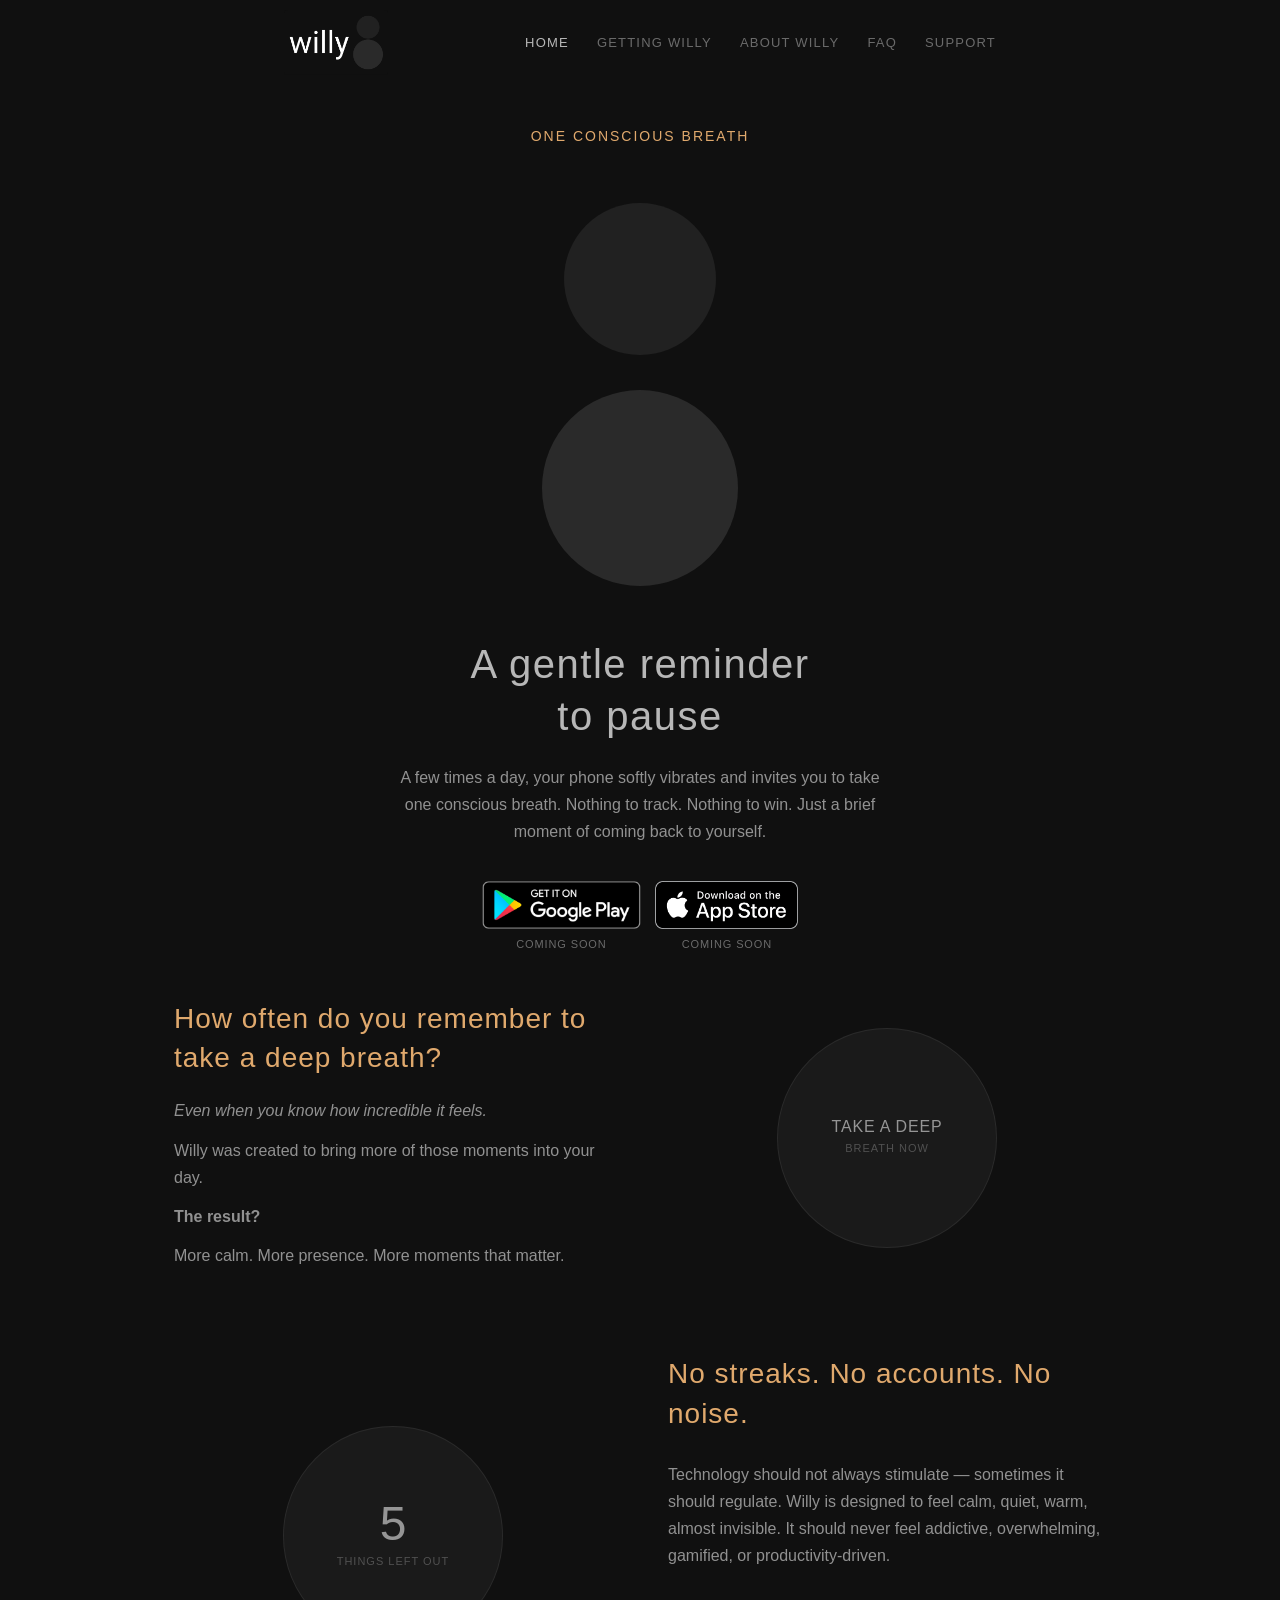
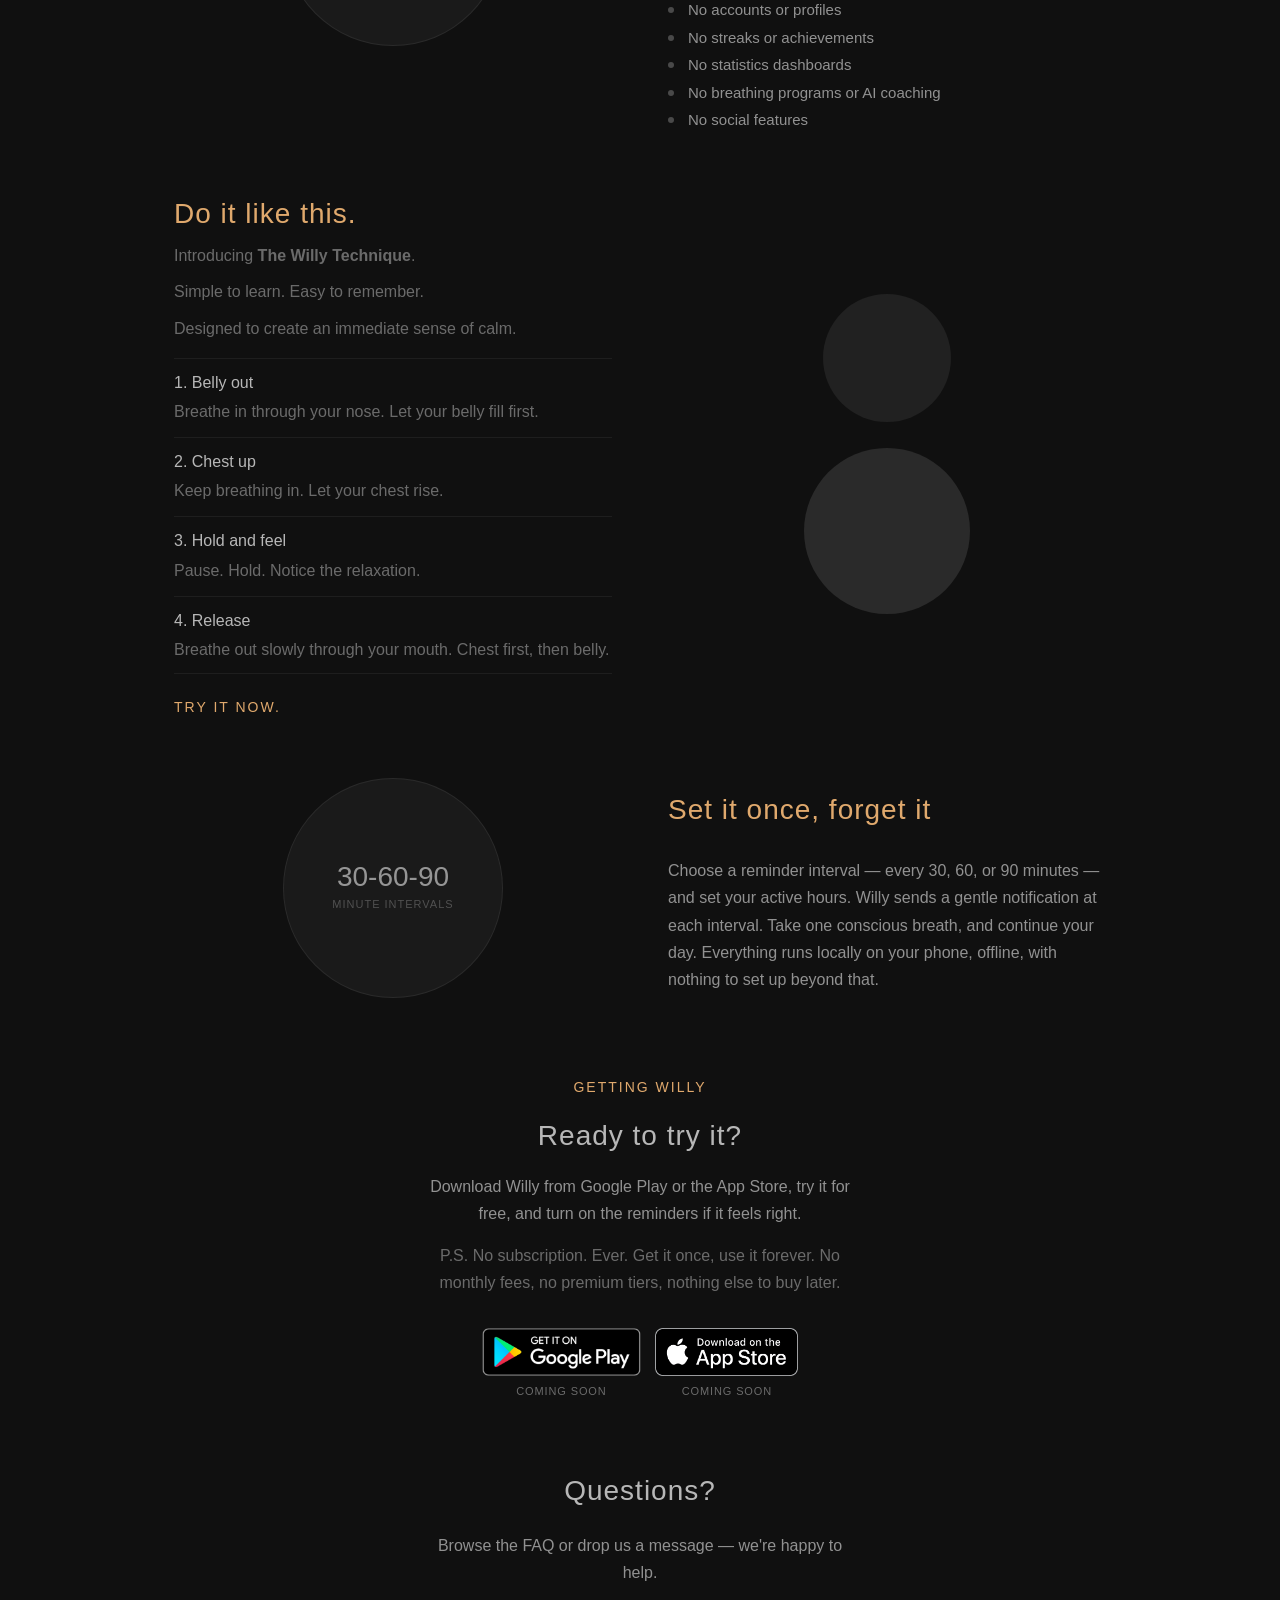
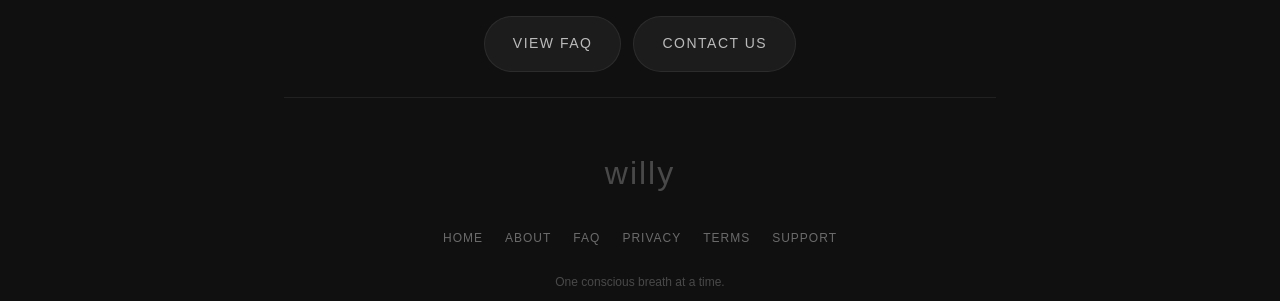
==== index.html @ 8f20f448 "HAMBURGER menu" ====
<!DOCTYPE html>
<html lang="en">
<head>
  <meta charset="UTF-8" />
  <meta name="viewport" content="width=device-width, initial-scale=1.0" />
  <title>willy — one conscious breath</title>
  <meta name="description" content="Willy is a minimalist app that gently reminds you to take one conscious breath throughout the day. No streaks, no accounts, no noise — just a small, quiet presence." />
  <link rel="icon" type="image/png" sizes="32x32" href="assets/favicon-32.png" />
  <link rel="icon" type="image/png" sizes="192x192" href="assets/favicon-192.png" />
  <link rel="stylesheet" href="style.css" />
</head>
<body>

  <nav class="nav">
    <a href="index.html" class="nav-logo" aria-label="willy home">
      <img src="assets/willy_logo.png" alt="willy" />
    </a>
    <button class="hamburger" id="hamburger" aria-label="Open menu" aria-expanded="false">
      <span></span><span></span><span></span>
    </button>
    <ul class="nav-links" id="nav-links">
      <li><a href="index.html">Home</a></li>
      <li><a href="#getting-willy">Getting Willy</a></li>
      <li><a href="about.html">About Willy</a></li>
      <li><a href="faq.html">FAQ</a></li>
      <li><a href="support.html">Support</a></li>
    </ul>
  </nav>

  <!-- ============ HERO ============ -->
  <header class="wrap hero" style="padding-top: 32px;">
    <div style="text-align:center;">
      <p class="eyebrow" style="margin-bottom: 22px;">one conscious breath</p>

      <div class="breath" aria-hidden="true">
        <div class="breath-circle breath-chest">
          <span class="breath-label label-chest-up">chest up</span>
          <span class="breath-label label-hold">hold and feel</span>
          <span class="breath-label label-release">release</span>
        </div>
        <div class="breath-circle breath-belly">
          <span class="breath-label label-belly-out">belly out</span>
          <span class="breath-label label-hold">hold and feel</span>
          <span class="breath-label label-release">release</span>
        </div>
      </div>

      <h1 style="margin-top: 40px;">A gentle reminder<br />to pause</h1>

      <p style="max-width: 480px; margin: 22px auto 0; font-size: 16px;">
        A few times a day, your phone softly vibrates and invites you to take
        one conscious breath. Nothing to track. Nothing to win. Just a brief
        moment of coming back to yourself.
      </p>

      <div style="display:flex; gap: 14px; justify-content:center; margin-top: 36px; flex-wrap: wrap;">
        <div style="text-align:center;">
          <a href="https://www.willyapp.me">
            <img src="assets/badge-google-play.png" alt="Get it on Google Play" style="height:48px; width:auto;" />
          </a>
          <p class="muted" style="font-size:11px; margin-top:6px; letter-spacing:0.08em;">COMING SOON</p>
        </div>
        <div style="text-align:center;">
          <a href="https://www.willyapp.me">
            <img src="assets/badge-app-store.png" alt="Download on the App Store" style="height:48px; width:auto;" />
          </a>
          <p class="muted" style="font-size:11px; margin-top:6px; letter-spacing:0.08em;">COMING SOON</p>
        </div>
      </div>
    </div>
  </header>

  <!-- ============ WHAT IT DOES ============ -->
  <section class="wrap split-wide reveal">
    <div class="split-section">
      <div class="split-text">
        <h2 style="margin-top: 16px; margin-bottom: 20px; color: #e0a96d;">How often do you remember to take a deep breath?</h2>

        <p style="margin-top: 4px; font-style: italic;">Even when you know how incredible it feels.</p>

        <p style="margin-top: 12px;">Willy was created to bring more of those moments into your day.</p>

        <p style="margin-top: 12px;"><strong>The result?</strong></p>

        <p style="margin-top: 12px; margin-bottom: 24px;">More calm. More presence. More moments that matter.</p>
      </div>
      <div class="split-visual" aria-hidden="true">
        <div class="anchor-ring">
          <span class="anchor-number" style="font-size: clamp(12px, 2vw, 16px); letter-spacing: 0.05em;">TAKE A DEEP</span>
          <span class="anchor-label">BREATH NOW</span>
        </div>
      </div>
    </div>
  </section>

  <!-- ============ WHAT IT DOESN'T HAVE ============ -->
  <section class="wrap split-wide reveal">
    <div class="split-section split-flip">
      <div class="split-text">
        <h2 style="margin-top: 16px; margin-bottom: 28px; color: #e0a96d;">No streaks. No accounts. No noise.</h2>

        <p>
          Technology should not always stimulate — sometimes it should regulate.
          Willy is designed to feel calm, quiet, warm, almost invisible. It
          should never feel addictive, overwhelming, gamified, or
          productivity‑driven.
        </p>

        <ul class="value-list" style="margin-top: 28px;">
          <li><span class="dot"></span> No accounts or profiles</li>
          <li><span class="dot"></span> No streaks or achievements</li>
          <li><span class="dot"></span> No statistics dashboards</li>
          <li><span class="dot"></span> No breathing programs or AI coaching</li>
          <li><span class="dot"></span> No social features</li>
        </ul>
      </div>
      <div class="split-visual" aria-hidden="true">
        <div class="anchor-ring">
          <span class="anchor-number">5</span>
          <span class="anchor-label">things left out</span>
        </div>
      </div>
    </div>
  </section>

  <!-- ============ THE TECHNIQUE ============ -->
  <section class="wrap split-wide reveal" id="technique">
    <div class="split-section">
      <div class="split-text">
        <h2 style="margin-top: 16px; margin-bottom: 8px; color: #e0a96d;">Do it like this.</h2>
        <p class="muted" style="margin-bottom: 8px;">Introducing <strong>The Willy Technique</strong>.</p>
        <p class="muted" style="margin-bottom: 8px;">Simple to learn. Easy to remember.</p>
        <p class="muted" style="margin-bottom: 16px;">Designed to create an immediate sense of calm.</p>

        <div class="technique-steps">
          <div class="technique-step" style="margin-bottom: 2px;">
            <p class="technique-step-title">1. Belly out</p>
            <p class="technique-step-body">Breathe in through your nose. Let your belly fill first.</p>
          </div>
          <div class="technique-step" style="margin-bottom: 2px;">
            <p class="technique-step-title">2. Chest up</p>
            <p class="technique-step-body">Keep breathing in. Let your chest rise.</p>
          </div>
          <div class="technique-step" style="margin-bottom: 2px;">
            <p class="technique-step-title">3. Hold and feel</p>
            <p class="technique-step-body">Pause. Hold. Notice the relaxation.</p>
          </div>
          <div class="technique-step" style="margin-bottom: 2px;">
            <p class="technique-step-title">4. Release</p>
            <p class="technique-step-body">Breathe out slowly through your mouth. Chest first, then belly.</p>
          </div>
        </div>
        <p class="eyebrow" style="margin-top: 20px;">Try it now.</p>
      </div>
      <div class="split-visual" aria-hidden="true">
        <div class="breath breath-small">
          <div class="breath-circle breath-chest">
            <span class="breath-label label-chest-up">2. chest up</span>
            <span class="breath-label label-hold">3. hold and feel</span>
            <span class="breath-label label-release">4. release</span>
          </div>
          <div class="breath-circle breath-belly">
            <span class="breath-label label-belly-out">1. belly out</span>
            <span class="breath-label label-hold">3. hold and feel</span>
            <span class="breath-label label-release">4. release</span>
          </div>
        </div>
      </div>
    </div>
  </section>

  <!-- ============ HOW IT WORKS ============ -->
  <section class="wrap split-wide reveal">
    <div class="split-section split-flip">
      <div class="split-text">
        <h2 style="margin-top: 16px; margin-bottom: 28px; color: #e0a96d;">Set it once, forget it</h2>

        <p>
          Choose a reminder interval — every 30, 60, or 90 minutes — and set your
          active hours. Willy sends a gentle notification at each
          interval. Take one conscious breath, and continue your day. Everything
          runs locally on your phone, offline, with nothing to set up beyond
          that.
        </p>
      </div>
      <div class="split-visual" aria-hidden="true">
        <div class="anchor-ring">
          <span class="anchor-number" style="font-size: clamp(22px, 3vw, 28px);">30-60-90</span>
          <span class="anchor-label">minute intervals</span>
        </div>
      </div>
    </div>
  </section>

  <!-- ============ GETTING WILLY ============ -->
  <section class="wrap reveal" id="getting-willy" style="text-align:center; padding-top: 40px;">
    <p class="eyebrow">getting willy</p>
    <h2 style="margin-top: 16px; margin-bottom: 18px;">Ready to try it?</h2>
    <p style="max-width: 440px; margin: 0 auto;">
      Download Willy from Google Play or the App Store, try it for free, and
      turn on the reminders if it feels right.
    </p>
    <p style="max-width: 440px; margin: 14px auto 0;" class="muted">
      P.S. No subscription. Ever. Get it once, use it forever. No monthly
      fees, no premium tiers, nothing else to buy later.
    </p>

    <div style="display:flex; gap: 14px; justify-content:center; margin-top: 32px; flex-wrap: wrap;">
      <div style="text-align:center;">
        <a href="https://www.willyapp.me">
          <img src="assets/badge-google-play.png" alt="Get it on Google Play" style="height:48px; width:auto;" />
        </a>
        <p class="muted" style="font-size:11px; margin-top:6px; letter-spacing:0.08em;">COMING SOON</p>
      </div>
      <div style="text-align:center;">
        <a href="https://www.willyapp.me">
          <img src="assets/badge-app-store.png" alt="Download on the App Store" style="height:48px; width:auto;" />
        </a>
        <p class="muted" style="font-size:11px; margin-top:6px; letter-spacing:0.08em;">COMING SOON</p>
      </div>
    </div>
  </section>

  <!-- ============ FAQ TEASER ============ -->
  <section class="wrap reveal" style="text-align:center;">
    <h2 style="margin-top: 16px; margin-bottom: 22px;">Questions?</h2>
    <p style="max-width: 440px; margin: 0 auto 30px;">
      Browse the FAQ or drop us a message — we're happy to help.
    </p>
    <div style="display:flex; gap:12px; justify-content:center; flex-wrap:wrap;">
      <a href="faq.html" class="btn">View FAQ</a>
      <a href="support.html" class="btn">Contact Us</a>
    </div>
  </section>

  <footer class="wrap">
    <hr class="divider" style="margin-bottom: 48px;" />
    <div class="wordmark">willy</div>
    <ul class="footer-links">
      <li><a href="index.html">Home</a></li>
      <li><a href="about.html">About</a></li>
      <li><a href="faq.html">FAQ</a></li>
      <li><a href="privacy.html">Privacy</a></li>
      <li><a href="terms.html">Terms</a></li>
      <li><a href="support.html">Support</a></li>
    </ul>
    <p class="copyright">One conscious breath at a time.</p>
  </footer>

  <script src="script.js"></script>
</body>
</html>
---- style.css ----
/* ============================================================
   Willy — shared stylesheet
   Design tokens taken directly from the app implementation.
   Strictly monochrome. Opacity carries hierarchy, not color.
   ============================================================ */

:root {
  --bg: #101010;
  --text-1: rgba(255, 255, 255, 0.70);   /* primary   */
  --text-2: rgba(255, 255, 255, 0.54);   /* secondary */
  --text-3: rgba(255, 255, 255, 0.38);   /* tertiary  */
  --text-4: rgba(255, 255, 255, 0.24);   /* muted     */

  --accent: #e0a96d;   /* warm accent — used sparingly on eyebrow labels only */

  --card-fill: rgba(255, 255, 255, 0.05);
  --card-fill-hover: rgba(255, 255, 255, 0.07);
  --card-border: rgba(255, 255, 255, 0.07);

  --circle-belly: rgba(255, 255, 255, 0.11);
  --circle-chest: rgba(255, 255, 255, 0.07);

  --max-width: 760px;
  --nav-height: 84px;

  --ease-organic: cubic-bezier(0.45, 0, 0.2, 1);
}

* {
  box-sizing: border-box;
}

html {
  scroll-behavior: smooth;
}

body {
  margin: 0;
  background: var(--bg);
  color: var(--text-2);
  font-family: -apple-system, BlinkMacSystemFont, "Segoe UI", Roboto,
    "Helvetica Neue", Arial, sans-serif;
  font-weight: 300;
  line-height: 1.7;
  -webkit-font-smoothing: antialiased;
}

@media (prefers-reduced-motion: reduce) {
  *, *::before, *::after {
    animation-duration: 0.001ms !important;
    animation-iteration-count: 1 !important;
    transition-duration: 0.001ms !important;
    scroll-behavior: auto !important;
  }
}

a {
  color: var(--text-1);
  text-decoration: underline;
  text-decoration-color: var(--text-3);
  text-underline-offset: 3px;
}

a:hover {
  text-decoration-color: var(--text-1);
}

a:focus-visible,
button:focus-visible,
[tabindex]:focus-visible {
  outline: 1px solid var(--text-2);
  outline-offset: 4px;
  border-radius: 4px;
}

img {
  max-width: 100%;
  display: block;
}

.wrap {
  max-width: var(--max-width);
  margin: 0 auto;
  padding: 0 24px;
}

/* ---------------- Nav ---------------- */

.nav {
  display: flex;
  align-items: center;
  justify-content: space-between;
  height: var(--nav-height);
  max-width: var(--max-width);
  margin: 0 auto;
  padding: 0 24px;
}

.nav-logo {
  display: flex;
  align-items: center;
  gap: 0;
}

.nav-logo img {
  height: 65px;
  width: auto;
}

.nav-links {
  display: flex;
  gap: 28px;
  list-style: none;
  margin: 0;
  padding: 0;
}

.nav-links a {
  font-size: 13px;
  letter-spacing: 1.2px;
  text-transform: uppercase;
  color: var(--text-3);
  text-decoration: none;
  font-weight: 400;
  transition: color 0.4s var(--ease-organic);
}

.nav-links a:hover,
.nav-links a.active {
  color: var(--text-1);
}

@media (max-width: 560px) {
  .nav-links {
    gap: 16px;
  }
  .nav-links a {
    font-size: 11px;
    letter-spacing: 0.8px;
  }
}

/* ---------------- Typography helpers ---------------- */

.eyebrow {
  font-size: 14px;
  letter-spacing: 2px;
  text-transform: uppercase;
  color: var(--accent);
  font-weight: 400;
}

h1, h2, h3 {
  font-weight: 300;
  letter-spacing: 1px;
  color: var(--text-1);
  margin: 0;
}

h1 {
  font-size: clamp(28px, 5vw, 40px);
  letter-spacing: 1.5px;
  line-height: 1.3;
}

h2 {
  font-size: clamp(22px, 4vw, 28px);
  letter-spacing: 1px;
  line-height: 1.4;
}

p {
  color: var(--text-2);
  font-weight: 300;
  margin-top: 9px;
  margin-bottom: 9px;
}

.muted {
  color: var(--text-3);
}

.faint {
  color: var(--text-4);
}

/* ---------------- Buttons / cards ---------------- */

.btn {
  display: inline-flex;
  align-items: center;
  justify-content: center;
  height: 56px;
  padding: 0 28px;
  border-radius: 999px;
  background: var(--card-fill);
  border: 1px solid var(--card-border);
  color: var(--text-1);
  font-size: 14px;
  letter-spacing: 1.5px;
  text-transform: uppercase;
  text-decoration: none;
  font-weight: 400;
  transition: background 0.4s var(--ease-organic), border-color 0.4s var(--ease-organic);
  cursor: pointer;
}

.btn:hover {
  background: var(--card-fill-hover);
  border-color: rgba(255, 255, 255, 0.14);
}

.btn-disabled {
  opacity: 0.55;
  cursor: default;
  pointer-events: none;
}

.badge-disabled {
  display: inline-block;
  opacity: 0.55;
  cursor: default;
  pointer-events: none;
}

.store-badge {
  height: 48px;
  width: auto;
  display: block;
}

.card {
  background: var(--card-fill);
  border: 1px solid var(--card-border);
  border-radius: 24px;
  padding: 28px;
}

/* ---------------- Sections / fade-in on scroll ---------------- */

section.wrap {
  padding-top: 20px;
  padding-bottom: 20px;
  margin-bottom: 5px;
}

.reveal {
  opacity: 0;
  transform: translateY(6px);
  transition: opacity 0.9s var(--ease-organic), transform 0.9s var(--ease-organic);
}

.reveal.is-visible {
  opacity: 1;
  transform: translateY(0);
}

hr.divider {
  border: none;
  border-top: 1px solid rgba(255, 255, 255, 0.07);
  margin: 0;
}

/* ---------------- Breathing animation (signature element) ----------------
   Mirrors the in-app phase timing exactly:
   belly out 1.9s -> chest up 2.0s -> hold and feel 2.2s -> release 5.5s
   Total cycle: 11.6s
   ---------------------------------------------------------------------- */

.breath {
  display: flex;
  flex-direction: column;
  align-items: center;
  justify-content: center;
  gap: 35px;
  padding: 32px 0 12px;
}

.breath-small {
  gap: 26px;
  padding: 0;
}

.breath-small .breath-chest {
  width: clamp(110px, 12.6vw, 128px);
  height: clamp(110px, 12.6vw, 128px);
}

.breath-small .breath-belly {
  width: clamp(140px, 16vw, 166px);
  height: clamp(140px, 16vw, 166px);
}

.breath-small .breath-label {
  font-size: clamp(13px, 1.4vw, 15px);
  padding: 0 12px;
}

.breath-circle {
  border-radius: 999px;
  position: relative;
  display: flex;
  align-items: center;
  justify-content: center;
  text-align: center;
}

.breath-chest {
  width: clamp(138px, 14vw, 152px);
  height: clamp(138px, 14vw, 152px);
  background: var(--circle-chest);
  animation: breathChest 11.6s var(--ease-organic) infinite;
}

.breath-belly {
  width: clamp(178px, 18vw, 196px);
  height: clamp(178px, 18vw, 196px);
  background: var(--circle-belly);
  animation: breathBelly 11.6s var(--ease-organic) infinite;
}

.breath-label {
  position: absolute;
  inset: 0;
  display: flex;
  align-items: center;
  justify-content: center;
  font-size: clamp(14px, 1.6vw, 17px);
  font-weight: 300;
  letter-spacing: 0.4px;
  color: var(--text-1);
  opacity: 0;
  padding: 0 18px;
  transition: opacity 0.3s ease;
}

/* ---------------------------------------------------------------------
   Timing derived directly from learn_page.dart:
     bellySeconds = 1.9, chestSeconds = 2.0, holdSeconds = 2.2,
     exhaleSeconds = 5.5, textDelay = 0.2, overlap = 0.5
     total = 11.6s

   Scale (circle growth) boundaries:
     chest starts growing : 1.4s  (12.07%)
     belly reaches full   : 1.9s  (16.38%)
     chest reaches full   : 3.9s  (33.62%)
     hold ends / exhale starts : 6.1s (52.59%)

   Text boundaries (note: text changes CONTENT, it does not blink
   off and on — "belly out" stays on screen continuously until it
   becomes "hold and feel", same for chest's "chest up"):
     chest text appears ("chest up")     : 2.1s (18.10%)
     both switch to "hold and feel"      : 4.1s (35.34%)
     both switch to "release"            : 7.0s (60.34%)
     loops back to "belly out" / empty at 11.6s (100%)
   --------------------------------------------------------------------- */

@keyframes breathBelly {
  0%      { transform: scale(1); }
  16.38%  { transform: scale(1.18); }
  52.59%  { transform: scale(1.18); }
  100%    { transform: scale(1); }
}

@keyframes breathChest {
  0%      { transform: scale(1); }
  12.07%  { transform: scale(1); }
  33.62%  { transform: scale(1.22); }
  52.59%  { transform: scale(1.22); }
  100%    { transform: scale(1); }
}

/* Belly circle: "belly out" (0 -> 35.34%) -> "hold and feel" (35.34 -> 60.34%) -> "release" (60.34 -> 100%) */
.label-belly-out { animation: lblBellyOut 11.6s linear infinite; }

@keyframes lblBellyOut {
  0%      { opacity: 1; }
  35.34%  { opacity: 1; }
  35.84%  { opacity: 0; }
  100%    { opacity: 0; }
}

/* Chest circle: empty (0 -> 18.10%) -> "chest up" (18.10 -> 35.34%) -> "hold and feel" (35.34 -> 60.34%) -> "release" (60.34 -> 100%) */
.label-chest-up { animation: lblChestUp 11.6s linear infinite; }

@keyframes lblChestUp {
  0%      { opacity: 0; }
  18.10%  { opacity: 0; }
  18.60%  { opacity: 1; }
  35.34%  { opacity: 1; }
  35.84%  { opacity: 0; }
  100%    { opacity: 0; }
}

/* Shared "hold and feel" — appears in BOTH circles at the same time */
.label-hold { animation: lblHold 11.6s linear infinite; }

@keyframes lblHold {
  0%      { opacity: 0; }
  35.34%  { opacity: 0; }
  35.84%  { opacity: 1; }
  60.34%  { opacity: 1; }
  60.84%  { opacity: 0; }
  100%    { opacity: 0; }
}

/* Shared "release" — appears in BOTH circles at the same time, through to loop end */
.label-release { animation: lblRelease 11.6s linear infinite; }

@keyframes lblRelease {
  0%      { opacity: 0; }
  60.34%  { opacity: 0; }
  60.84%  { opacity: 1; }
  100%    { opacity: 1; }
}

.breath-caption {
  font-size: 13px;
  color: var(--text-3);
  letter-spacing: 0.5px;
}



/* ---------------- Footer ---------------- */

footer {
  padding: 64px 0 56px;
  text-align: center;
}

footer .wordmark {
  font-size: 32px;
  font-weight: 300;
  letter-spacing: 2px;
  color: var(--text-4);
}

footer .footer-links {
  display: flex;
  justify-content: center;
  gap: 22px;
  list-style: none;
  margin: 22px 0 0;
  padding: 0;
}

footer .footer-links a {
  font-size: 12px;
  letter-spacing: 1px;
  text-transform: uppercase;
  color: var(--text-3);
  text-decoration: none;
}

footer .footer-links a:hover {
  color: var(--text-1);
}

footer .copyright {
  margin-top: 22px;
  font-size: 12px;
  color: var(--text-4);
}

/* ---------------- FAQ accordion ---------------- */

.faq-item {
  background: rgba(255, 255, 255, 0.03);
  border: 1px solid rgba(255, 255, 255, 0.05);
  border-radius: 20px;
  margin-bottom: 12px;
  overflow: hidden;
  transition: background 0.3s var(--ease-organic), border-color 0.3s var(--ease-organic);
}

.faq-item.open {
  background: rgba(255, 255, 255, 0.06);
  border-color: rgba(255, 255, 255, 0.10);
}

.faq-question {
  width: 100%;
  display: flex;
  align-items: center;
  justify-content: space-between;
  gap: 16px;
  padding: 18px 20px;
  background: none;
  border: none;
  text-align: left;
  font-size: 15px;
  font-weight: 300;
  letter-spacing: 0.5px;
  color: var(--text-2);
  cursor: pointer;
  font-family: inherit;
}

.faq-item.open .faq-question {
  color: var(--text-1);
}

.faq-chevron {
  flex-shrink: 0;
  display: inline-flex;
  width: 13px;
  height: 13px;
  color: var(--text-4);
  transition: transform 0.35s var(--ease-organic), color 0.3s var(--ease-organic);
}

.faq-chevron svg {
  width: 100%;
  height: 100%;
}

.faq-item.open .faq-chevron {
  transform: rotate(180deg);
  color: var(--text-2);
}

.faq-answer-wrap {
  max-height: 0;
  overflow: hidden;
  transition: max-height 0.35s var(--ease-organic);
}

.faq-item.open .faq-answer-wrap {
  max-height: 600px;
}

.faq-answer {
  padding: 0 20px 18px;
  font-size: 14px;
  color: var(--text-3);
  line-height: 1.7;
  font-weight: 300;
}

/* ---------------- Misc page helpers ---------------- */

.page-header {
  padding: 64px 0 12px;
  text-align: center;
}

.page-header .eyebrow {
  display: block;
  margin-bottom: 18px;
}

.legal h2 {
  margin-top: 48px;
  margin-bottom: 14px;
  font-size: 18px;
}

.legal h2:first-of-type {
  margin-top: 0;
}

.legal ul {
  color: var(--text-2);
  padding-left: 20px;
}

.legal li {
  margin-bottom: 6px;
}

.value-list {
  list-style: none;
  margin: 0;
  padding: 0;
  display: grid;
  gap: 2px;
}

.value-list li {
  display: flex;
  align-items: baseline;
  gap: 14px;
  color: var(--text-2);
  font-size: 15px;
}

.value-list .dot {
  flex-shrink: 0;
  width: 6px;
  height: 6px;
  border-radius: 999px;
  background: var(--text-4);
  transform: translateY(-2px);
}

/* ---------------- Section rhythm variants ----------------
   Each section keeps the same eyebrow/h2/body grammar, but
   width, alignment, and density vary so a long scroll doesn't
   read as one repeating block. */

/* Philosophy: narrower column, slightly intimate. */
.section-intimate {
  max-width: 540px;
}

/* Technique: real sequence, so numbering carries information
   (the order of the four phases matters). */
.technique-steps {
  display: grid;
  gap: 0;
  counter-reset: phase;
  margin-top: 8px;
}

.technique-step {
  counter-increment: phase;
  padding: 10px 0;
  border-top: 1px solid rgba(255, 255, 255, 0.06);
}

.technique-step:last-child {
  border-bottom: 1px solid rgba(255, 255, 255, 0.06);
}

.technique-step-title {
  color: var(--text-1);
  margin: 0 0 2px;
  font-size: 16px;
  font-weight: 400;
}

.technique-step-body {
  margin: 0;
  color: var(--text-3);
}

/* Value prop: wide and centered — a breathing-room pause
   between the dense technique list and the "doesn't have" card. */
.section-breathing-room {
  text-align: center;
}

.section-breathing-room .value-list {
  max-width: 420px;
  margin: 0 auto;
  text-align: left;
}

/* "Doesn't have" card: slightly stronger fill so it reads as
   a deliberate pause/contrast block, not just another list. */
.card-emphasis {
  background: rgba(255, 255, 255, 0.045);
  border-color: rgba(255, 255, 255, 0.09);
}

.contact-email {
  display: inline-flex;
  align-items: center;
  gap: 10px;
  font-size: 18px;
  color: var(--text-1);
}

/* ---------------- Alternating split layout ----------------
   Used for the four mid-page sections (benefits, doesn't-have,
   how it works, technique, why willy) so a long scroll reads as
   a left/right rhythm instead of one repeating centered column.
   Each .split-section has a text side and a visual side; the
   visual is a quiet echo of the hero's breathing circles —
   static, not another shape language. */

.split-wide {
  max-width: 980px;
}

.split-section {
  display: grid;
  grid-template-columns: 1fr;
  gap: 36px;
  align-items: center;
}

@media (min-width: 760px) {
  .split-section {
    grid-template-columns: 1fr 1fr;
    gap: 56px;
  }

  .split-section.split-flip {
    direction: rtl;
  }

  .split-section.split-flip > * {
    direction: ltr;
  }
}

.split-text {
  min-width: 0;
}

.split-visual {
  display: flex;
  align-items: center;
  justify-content: center;
  min-width: 0;
}

/* The shared circle motif: a large, quiet, static ring that
   echoes the hero's breathing circles without animating —
   it anchors each section visually without competing for
   attention with the text. */
.anchor-ring {
  position: relative;
  width: clamp(160px, 20vw, 220px);
  height: clamp(160px, 20vw, 220px);
  border-radius: 999px;
  background: rgba(255, 255, 255, 0.045);
  border: 1px solid rgba(255, 255, 255, 0.07);
  display: flex;
  align-items: center;
  justify-content: center;
  flex-direction: column;
  gap: 4px;
}

.anchor-ring .anchor-number {
  font-size: clamp(36px, 5vw, 48px);
  font-weight: 300;
  color: var(--text-2);
  line-height: 1;
}

.anchor-ring .anchor-label {
  font-size: 11px;
  letter-spacing: 1px;
  text-transform: uppercase;
  color: var(--text-4);
}

@media (max-width: 759px) {
  .split-visual {
    order: -1;
  }
  .anchor-ring {
    width: 140px;
    height: 140px;
  }
  .anchor-ring .anchor-number {
    font-size: 32px;
  }
}

/* Large, thin "willy" wordmark echo for the "Why Willy" section —
   a quiet visual signature, not a competing shape. Sits low in
   opacity so it reads as a watermark, not a heading. */
.why-wordmark {
  font-size: clamp(56px, 8vw, 100px);
  font-weight: 300;
  letter-spacing: 2px;
  color: var(--text-4);
  text-align: center;
  width: 100%;
}
/* ---------------- Hamburger menu ---------------- */

.hamburger {
  display: none;
  flex-direction: column;
  justify-content: center;
  gap: 5px;
  background: none;
  border: none;
  cursor: pointer;
  padding: 8px;
  z-index: 200;
}

.hamburger span {
  display: block;
  width: 22px;
  height: 2px;
  background: var(--text-2);
  border-radius: 2px;
  transition: transform 0.3s ease, opacity 0.3s ease;
}

.hamburger.open span:nth-child(1) {
  transform: translateY(7px) rotate(45deg);
}
.hamburger.open span:nth-child(2) {
  opacity: 0;
}
.hamburger.open span:nth-child(3) {
  transform: translateY(-7px) rotate(-45deg);
}

@media (max-width: 640px) {
  .nav {
    position: relative;
  }

  .hamburger {
    display: flex;
    order: -1;
  }

  .nav-logo {
    position: absolute;
    left: 50%;
    transform: translateX(-50%);
  }

  .nav-links {
    display: none;
    flex-direction: column;
    position: fixed;
    top: 0;
    left: 0;
    right: 0;
    bottom: 0;
    background: var(--bg);
    justify-content: center;
    align-items: center;
    gap: 32px;
    z-index: 100;
  }

  .nav-links.open {
    display: flex;
  }

  .nav-links a {
    font-size: 18px;
    letter-spacing: 2px;
  }
}
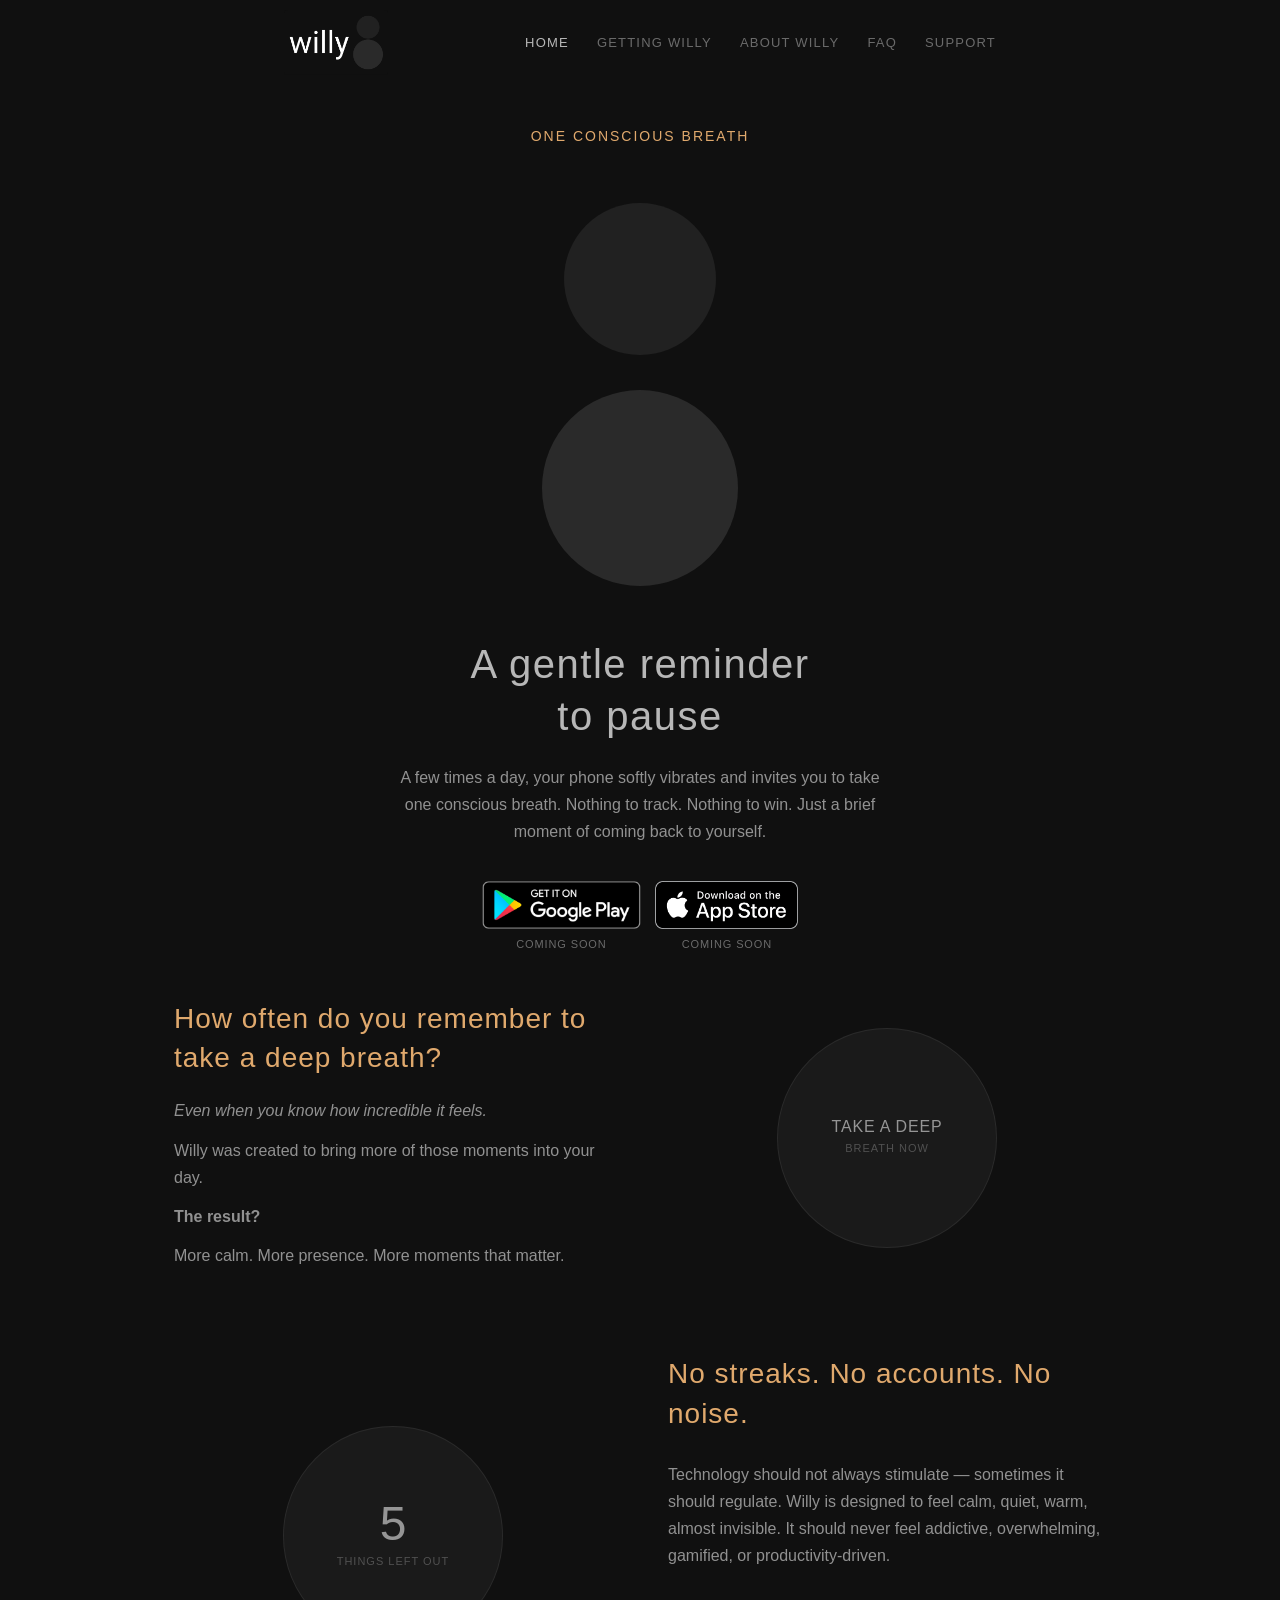
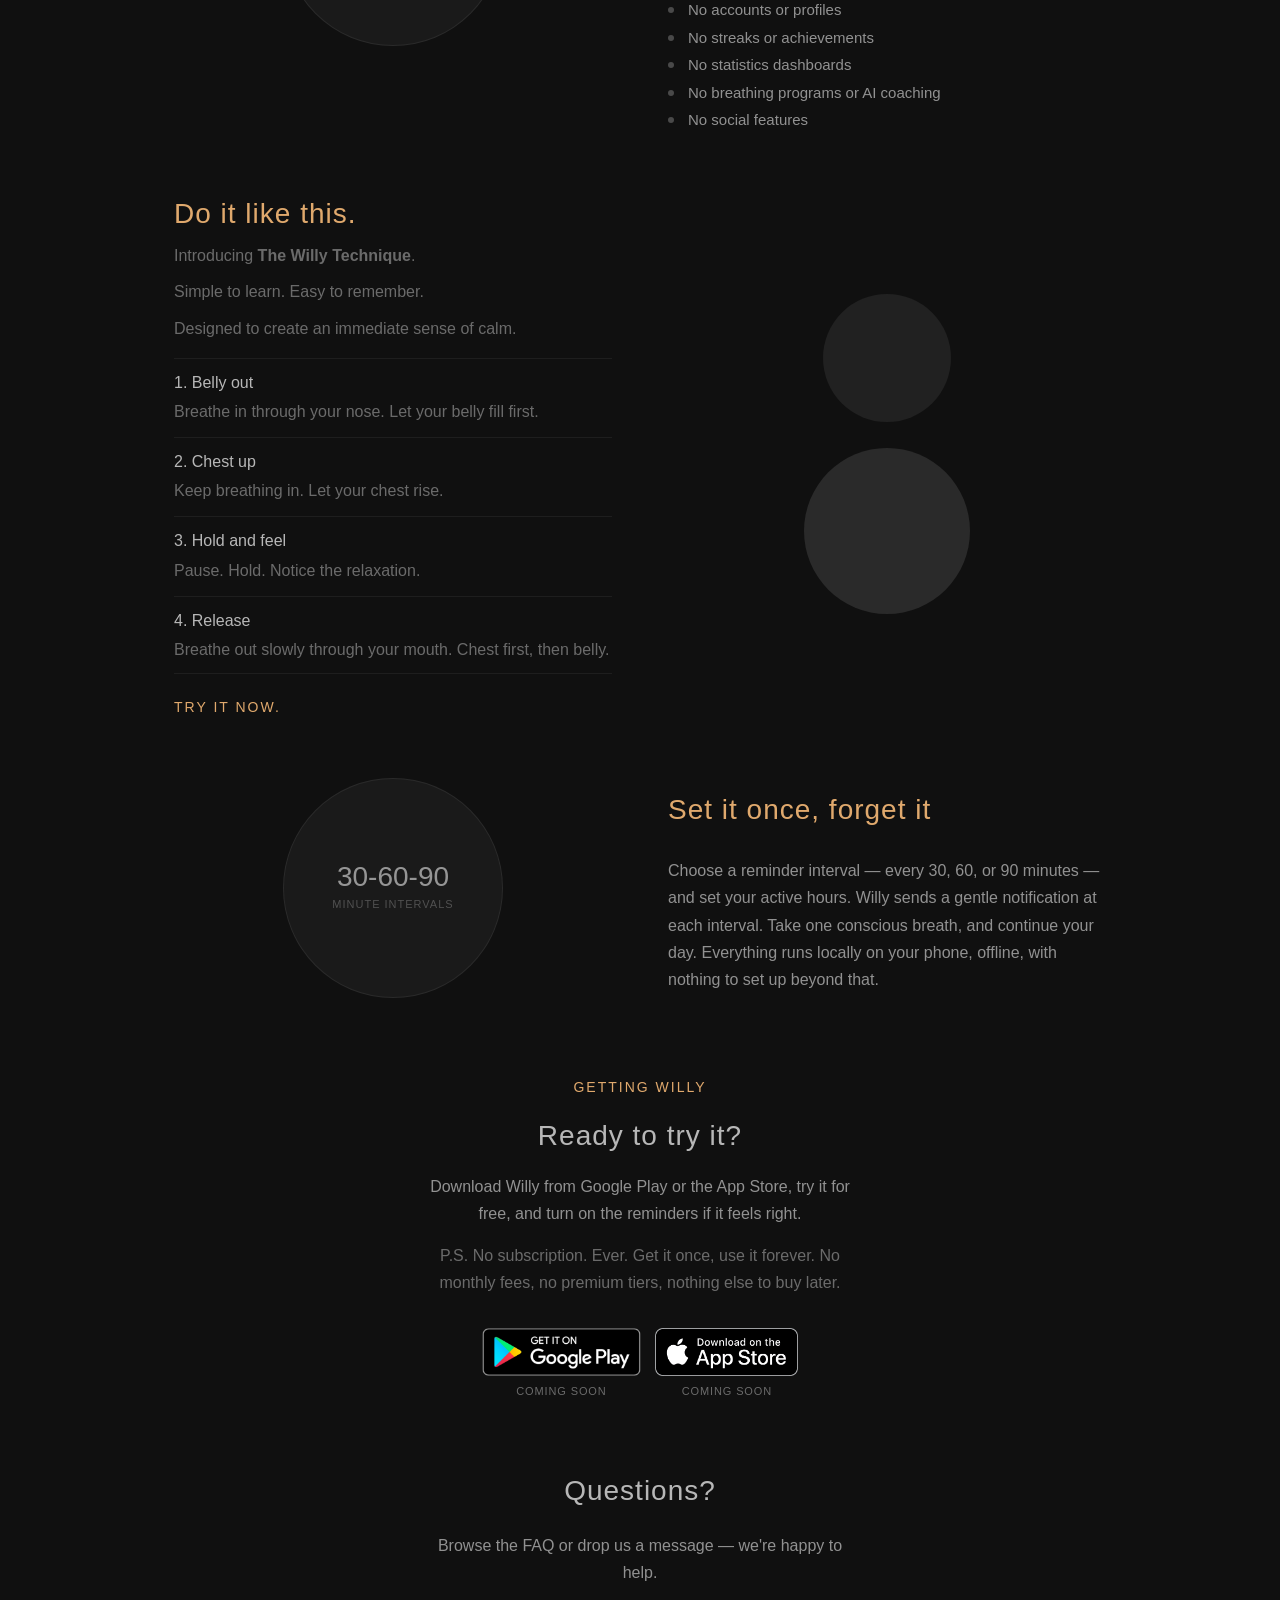
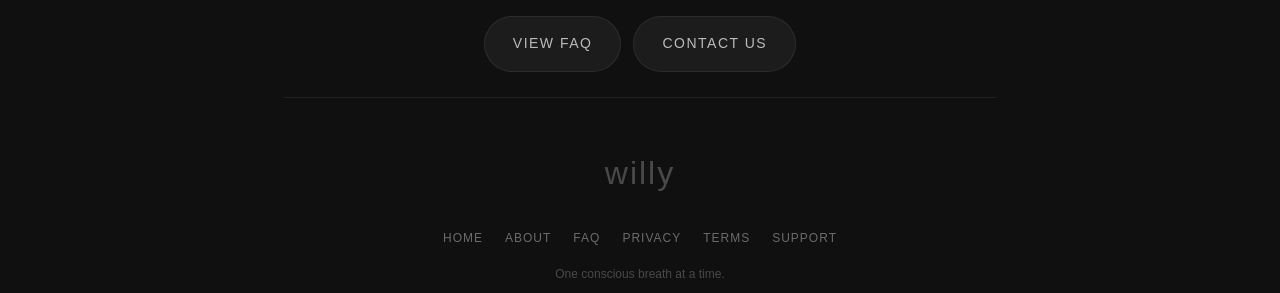
==== commit 8102db73: "Hamburger meni lijevo" ====
--- a/index.html
+++ b/index.html
@@ -12,12 +12,12 @@
 <body>
 
   <nav class="nav">
+    <button class="hamburger" id="hamburger" aria-label="Open menu" aria-expanded="false">
+      <span></span><span></span><span></span>
+    </button>
     <a href="index.html" class="nav-logo" aria-label="willy home">
       <img src="assets/willy_logo.png" alt="willy" />
     </a>
-    <button class="hamburger" id="hamburger" aria-label="Open menu" aria-expanded="false">
-      <span></span><span></span><span></span>
-    </button>
     <ul class="nav-links" id="nav-links">
       <li><a href="index.html">Home</a></li>
       <li><a href="#getting-willy">Getting Willy</a></li>
--- a/style.css
+++ b/style.css
@@ -439,10 +439,11 @@
 footer .footer-links {
   display: flex;
   justify-content: center;
-  gap: 22px;
+  flex-wrap: wrap;
+  gap: 16px 22px;
   list-style: none;
   margin: 22px 0 0;
-  padding: 0;
+  padding: 0 16px;
 }
 
 footer .footer-links a {
@@ -458,7 +459,7 @@
 }
 
 footer .copyright {
-  margin-top: 22px;
+  margin-top: 14px;
   font-size: 12px;
   color: var(--text-4);
 }
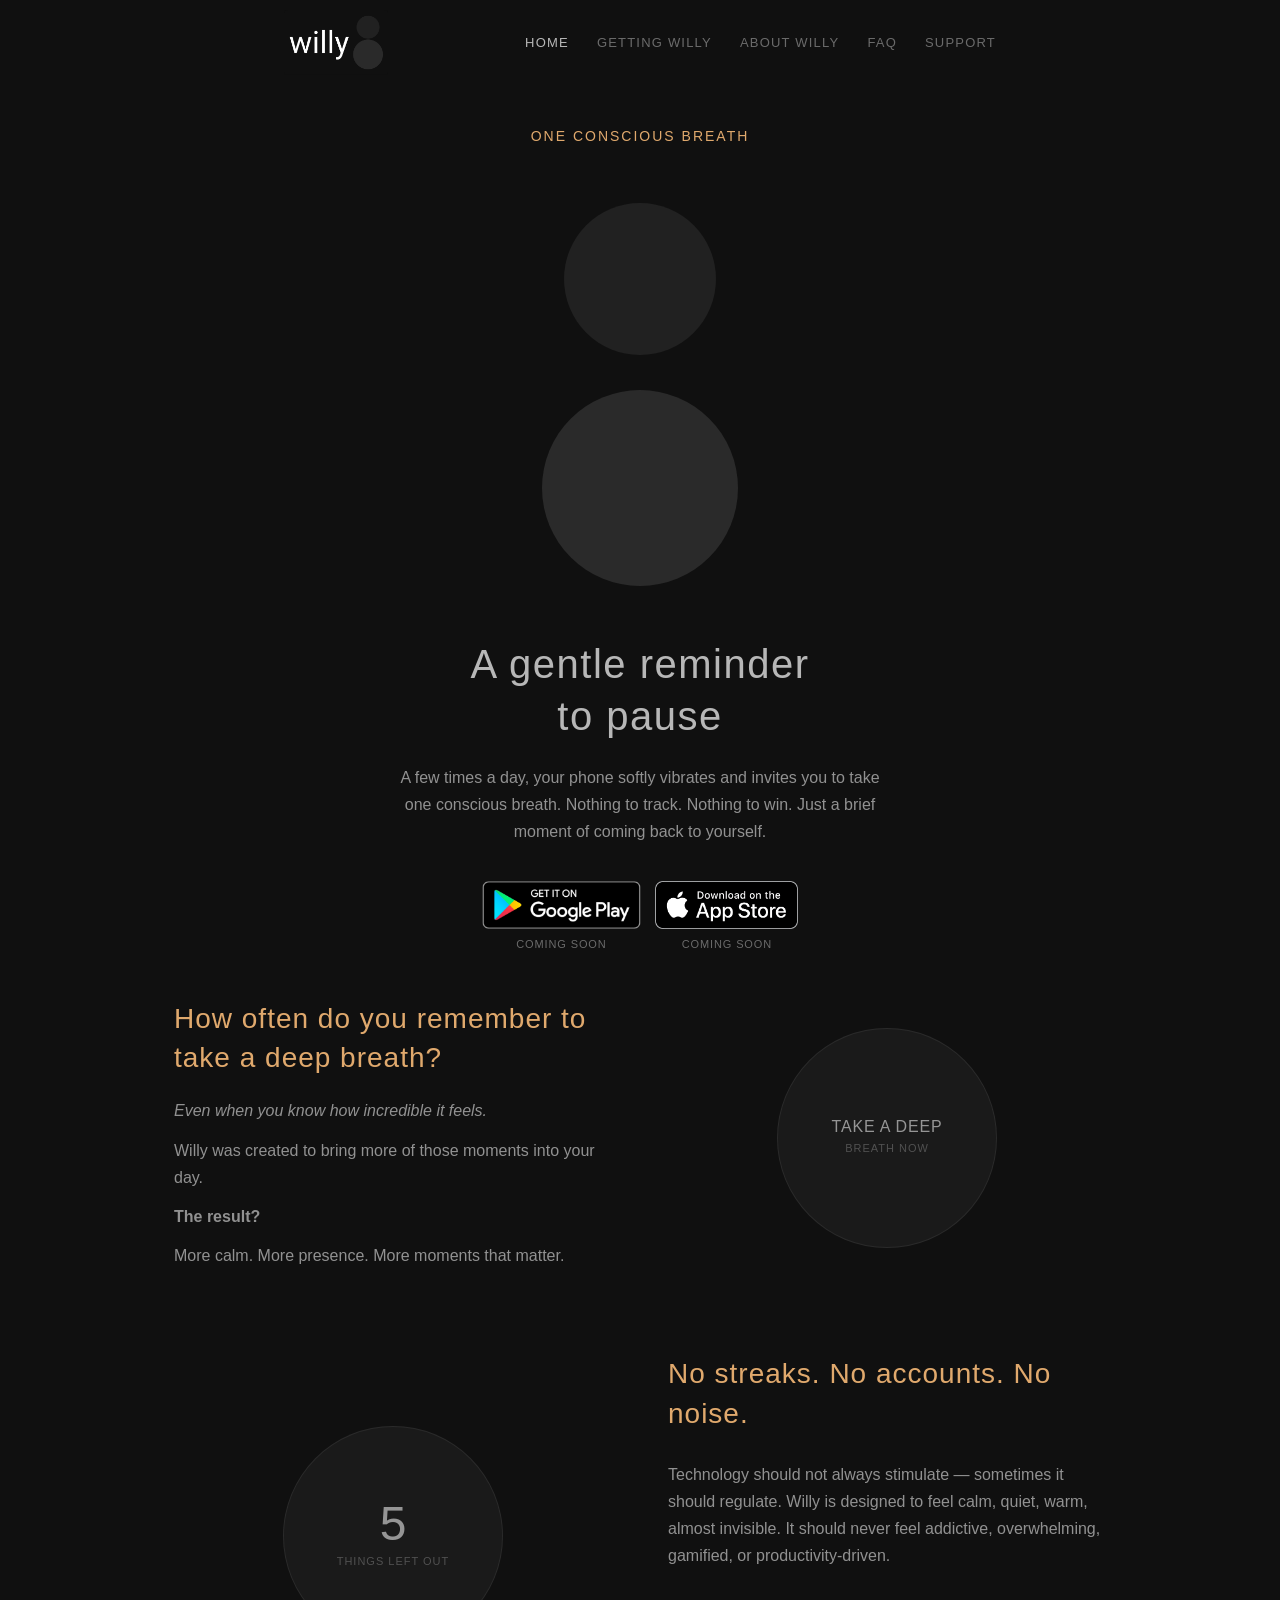
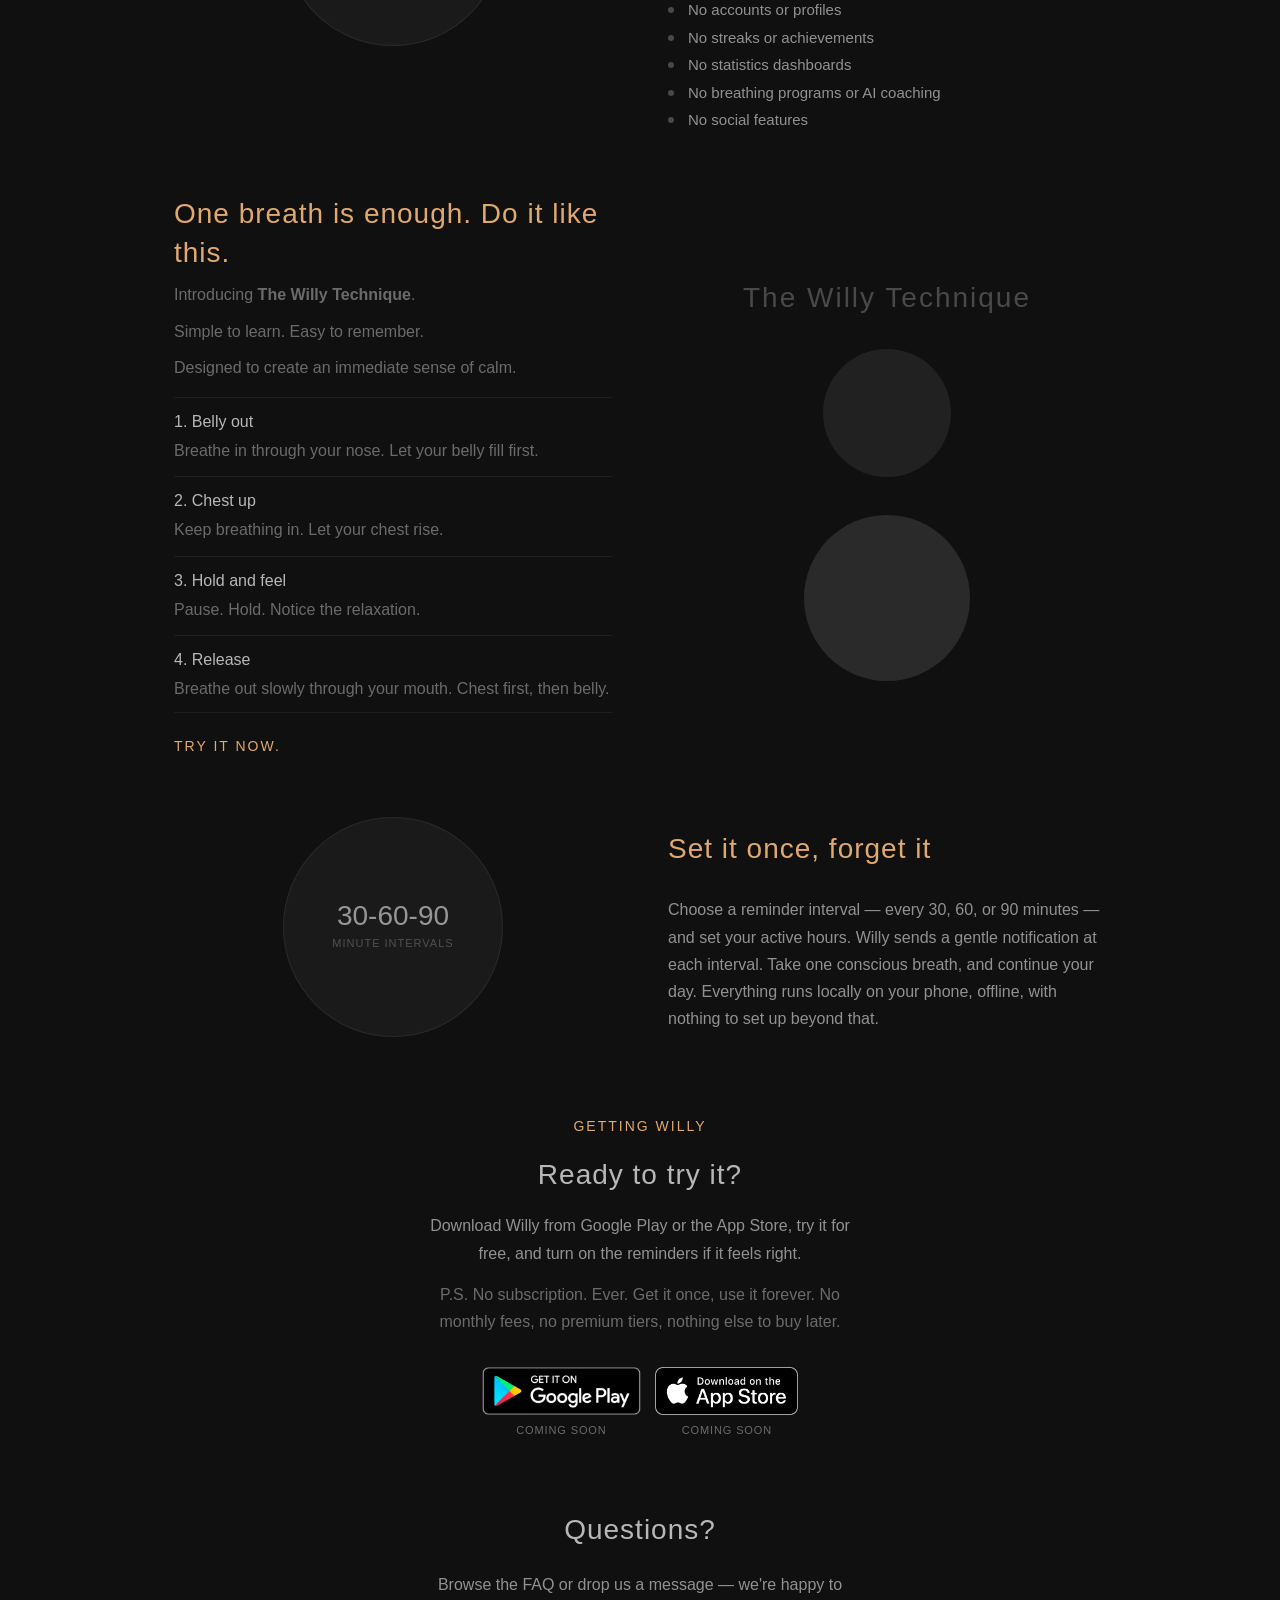
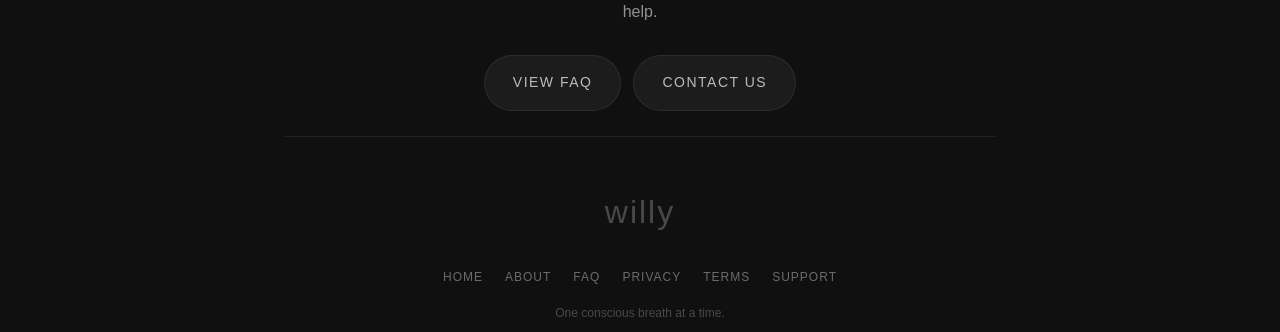
==== commit e7b11c11: "Hamburger 3 i krugovi" ====
--- a/index.html
+++ b/index.html
@@ -127,7 +127,7 @@
   <section class="wrap split-wide reveal" id="technique">
     <div class="split-section">
       <div class="split-text">
-        <h2 style="margin-top: 16px; margin-bottom: 8px; color: #e0a96d;">Do it like this.</h2>
+        <h2 style="margin-top: 16px; margin-bottom: 8px; color: #e0a96d;">One breath is enough. Do it like this.</h2>
         <p class="muted" style="margin-bottom: 8px;">Introducing <strong>The Willy Technique</strong>.</p>
         <p class="muted" style="margin-bottom: 8px;">Simple to learn. Easy to remember.</p>
         <p class="muted" style="margin-bottom: 16px;">Designed to create an immediate sense of calm.</p>
@@ -152,7 +152,8 @@
         </div>
         <p class="eyebrow" style="margin-top: 20px;">Try it now.</p>
       </div>
-      <div class="split-visual" aria-hidden="true">
+      <div class="split-visual" aria-hidden="true" style="display:flex; flex-direction:column; align-items:center;">
+        <p style="color: var(--text-4); font-size: clamp(18px, 3vw, 28px); font-weight: 300; letter-spacing: 2px; text-align: center; margin-bottom: 28px;">The Willy Technique</p>
         <div class="breath breath-small">
           <div class="breath-circle breath-chest">
             <span class="breath-label label-chest-up">2. chest up</span>
--- a/style.css
+++ b/style.css
@@ -277,7 +277,7 @@
 }
 
 .breath-small {
-  gap: 26px;
+  gap: 38px;
   padding: 0;
 }
 
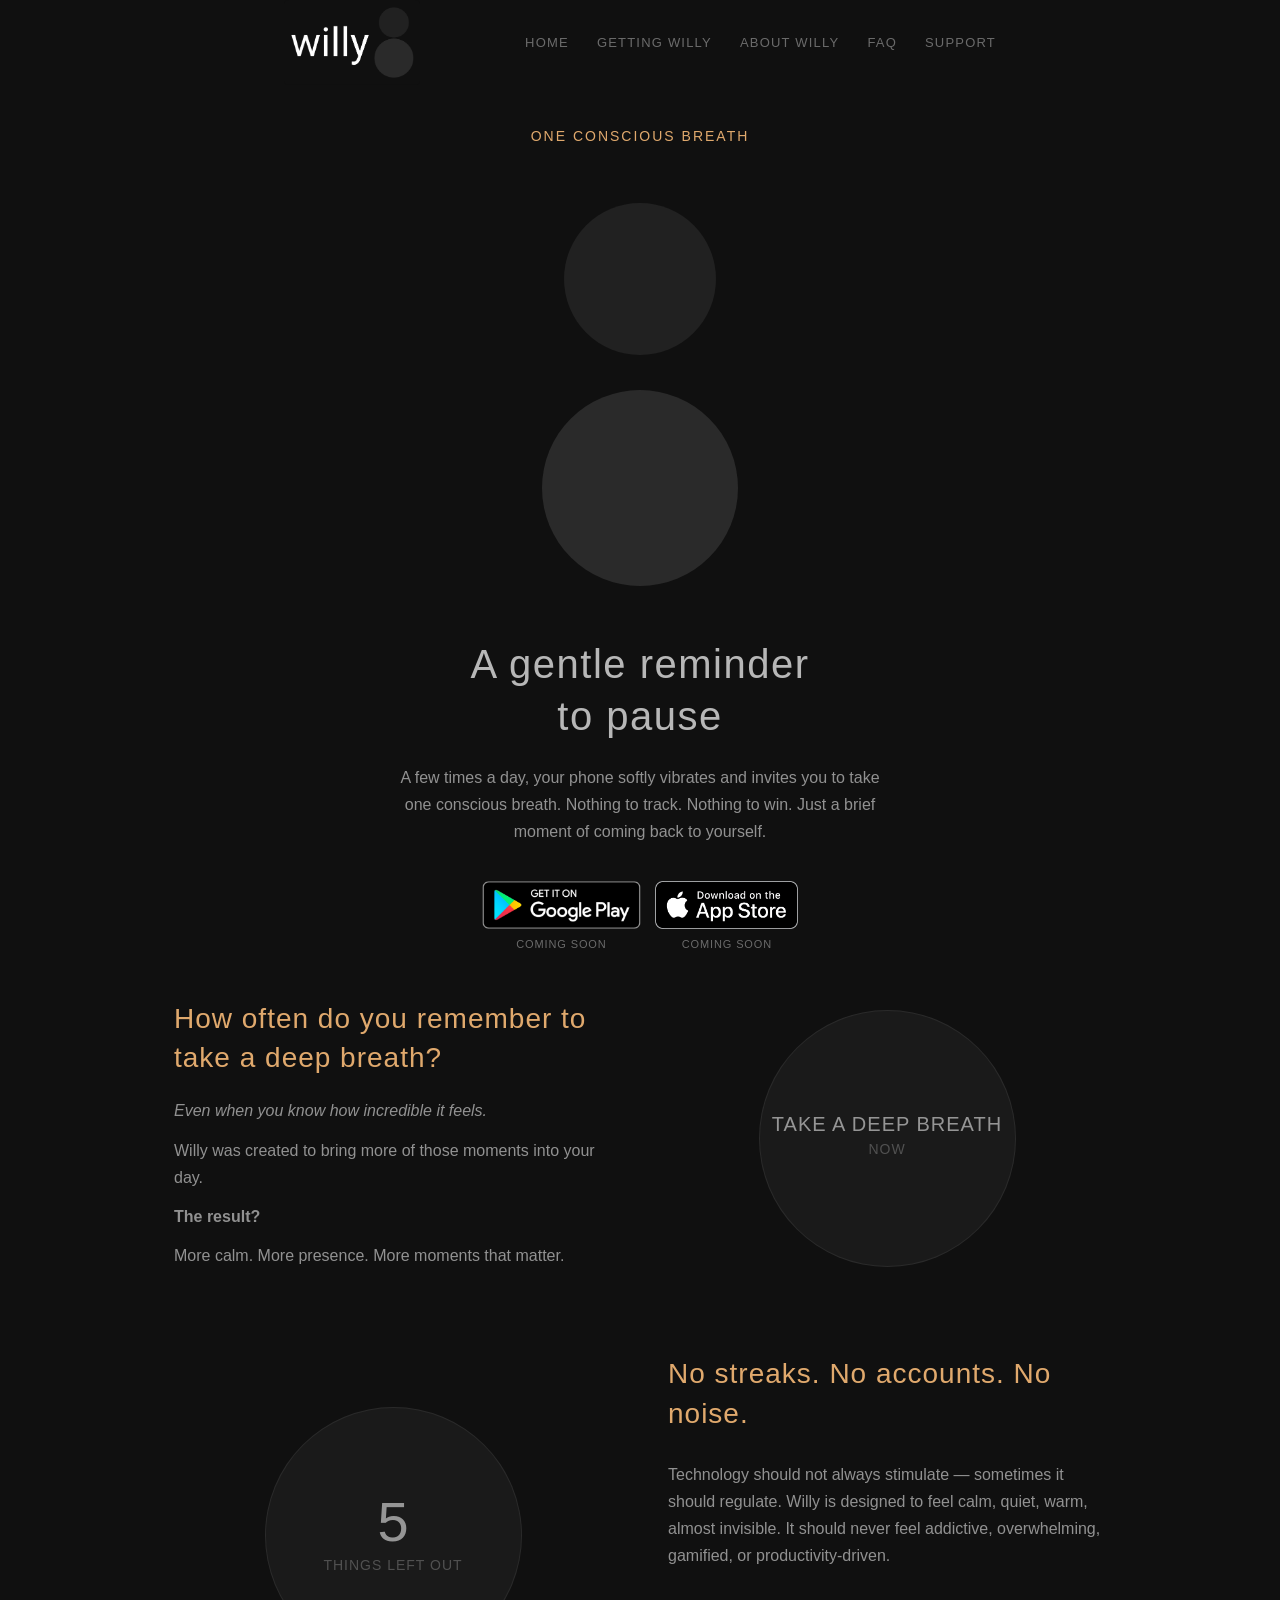
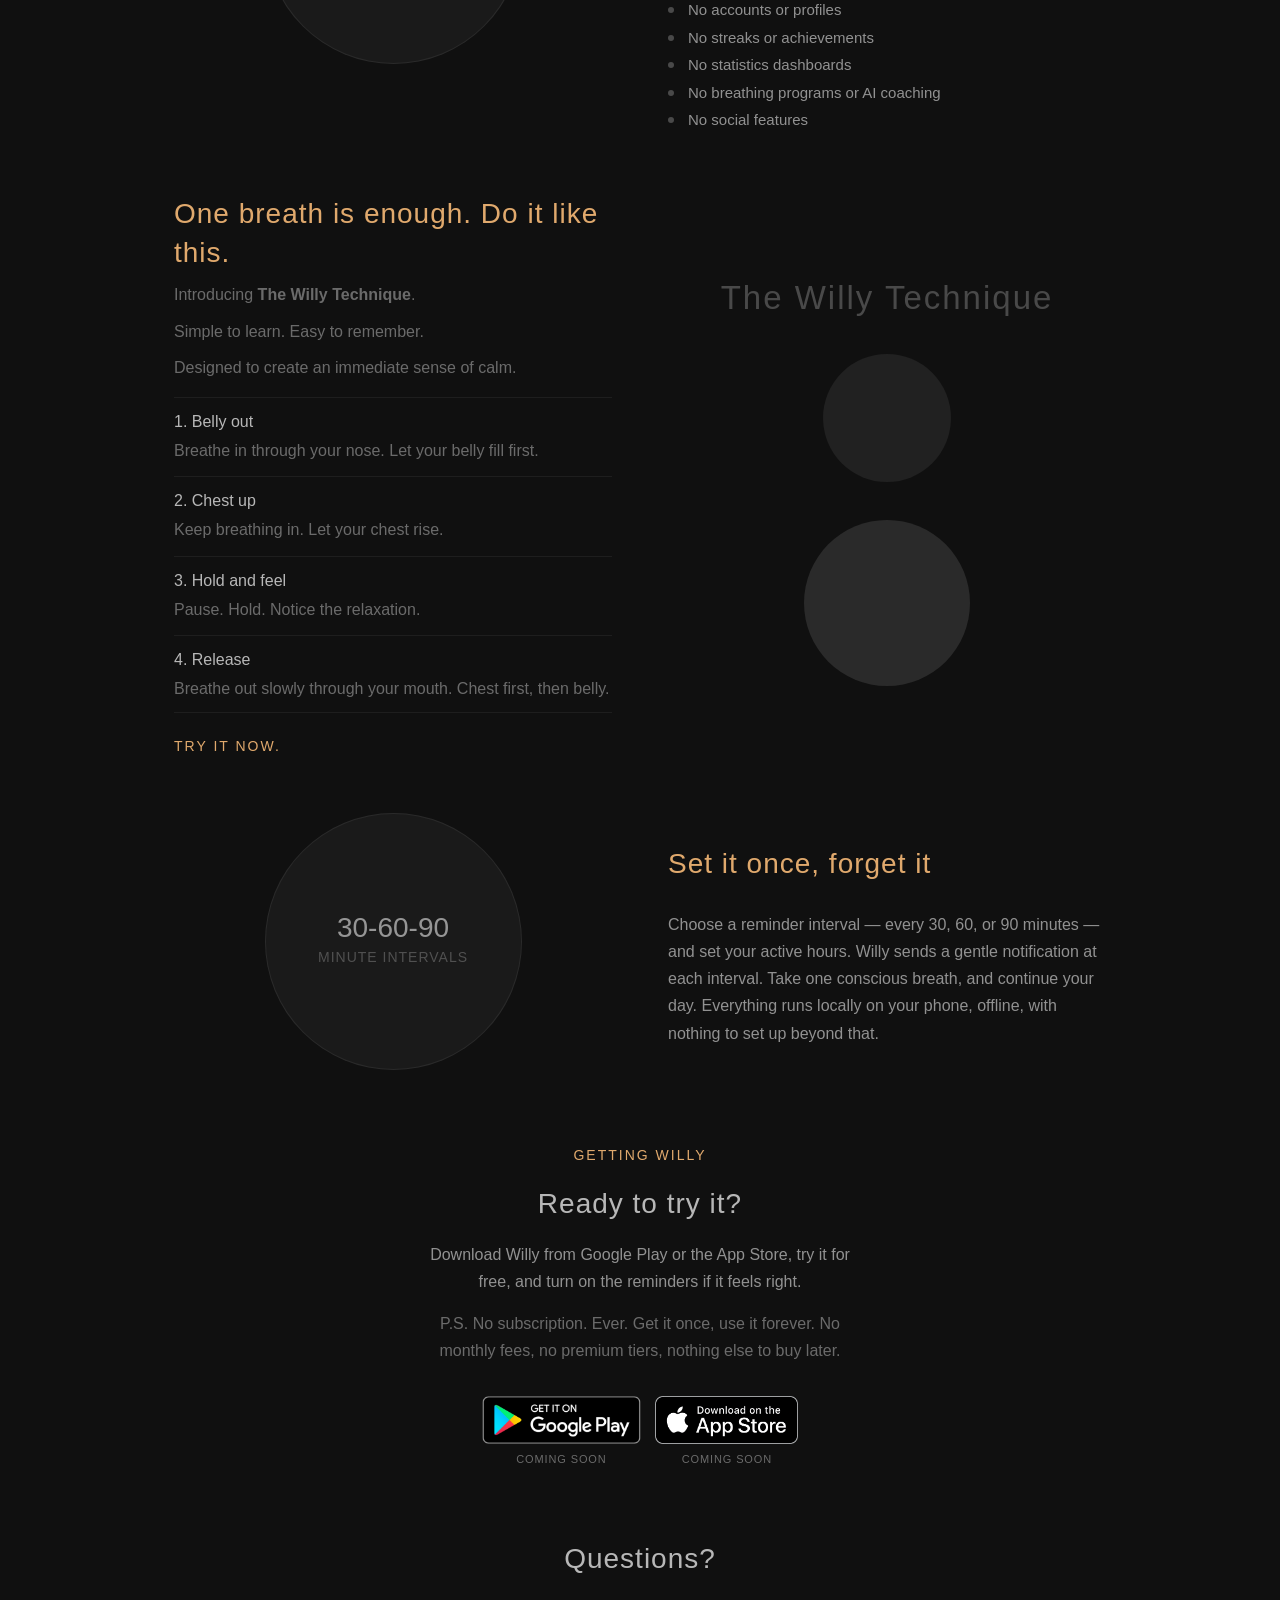
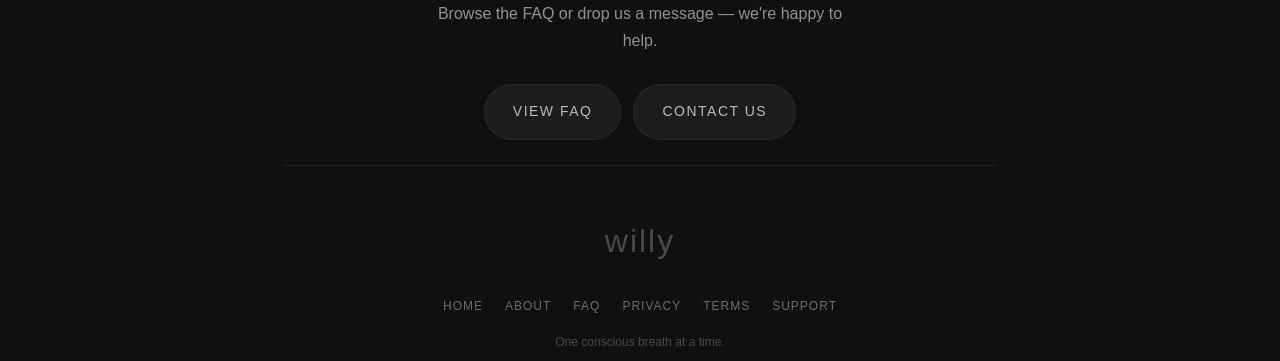
==== commit 934f1cda: "Počišćeni linkovi od HTML" ====
--- a/index.html
+++ b/index.html
@@ -5,9 +5,9 @@
   <meta name="viewport" content="width=device-width, initial-scale=1.0" />
   <title>willy — one conscious breath</title>
   <meta name="description" content="Willy is a minimalist app that gently reminds you to take one conscious breath throughout the day. No streaks, no accounts, no noise — just a small, quiet presence." />
-  <link rel="icon" type="image/png" sizes="32x32" href="assets/favicon-32.png" />
-  <link rel="icon" type="image/png" sizes="192x192" href="assets/favicon-192.png" />
-  <link rel="stylesheet" href="style.css" />
+  <link rel="icon" type="image/png" sizes="32x32" href="/assets/favicon-32.png" />
+  <link rel="icon" type="image/png" sizes="192x192" href="/assets/favicon-192.png" />
+  <link rel="stylesheet" href="/style.css" />
 </head>
 <body>
 
@@ -15,15 +15,15 @@
     <button class="hamburger" id="hamburger" aria-label="Open menu" aria-expanded="false">
       <span></span><span></span><span></span>
     </button>
-    <a href="index.html" class="nav-logo" aria-label="willy home">
-      <img src="assets/willy_logo.png" alt="willy" />
+    <a href="/" class="nav-logo" aria-label="willy home">
+      <img src="/assets/willy_logo.png" alt="willy" />
     </a>
     <ul class="nav-links" id="nav-links">
-      <li><a href="index.html">Home</a></li>
+      <li><a href="/">Home</a></li>
       <li><a href="#getting-willy">Getting Willy</a></li>
-      <li><a href="about.html">About Willy</a></li>
-      <li><a href="faq.html">FAQ</a></li>
-      <li><a href="support.html">Support</a></li>
+      <li><a href="/about">About Willy</a></li>
+      <li><a href="/faq">FAQ</a></li>
+      <li><a href="/support">Support</a></li>
     </ul>
   </nav>
 
@@ -56,13 +56,13 @@
       <div style="display:flex; gap: 14px; justify-content:center; margin-top: 36px; flex-wrap: wrap;">
         <div style="text-align:center;">
           <a href="https://www.willyapp.me">
-            <img src="assets/badge-google-play.png" alt="Get it on Google Play" style="height:48px; width:auto;" />
+            <img src="/assets/badge-google-play.png" alt="Get it on Google Play" style="height:48px; width:auto;" />
           </a>
           <p class="muted" style="font-size:11px; margin-top:6px; letter-spacing:0.08em;">COMING SOON</p>
         </div>
         <div style="text-align:center;">
           <a href="https://www.willyapp.me">
-            <img src="assets/badge-app-store.png" alt="Download on the App Store" style="height:48px; width:auto;" />
+            <img src="/assets/badge-app-store.png" alt="Download on the App Store" style="height:48px; width:auto;" />
           </a>
           <p class="muted" style="font-size:11px; margin-top:6px; letter-spacing:0.08em;">COMING SOON</p>
         </div>
@@ -86,8 +86,8 @@
       </div>
       <div class="split-visual" aria-hidden="true">
         <div class="anchor-ring">
-          <span class="anchor-number" style="font-size: clamp(12px, 2vw, 16px); letter-spacing: 0.05em;">TAKE A DEEP</span>
-          <span class="anchor-label">BREATH NOW</span>
+          <span class="anchor-number" style="font-size: clamp(20px, 2vw, 20px); letter-spacing: 0.05em;">TAKE A DEEP BREATH</span>
+          <span class="anchor-label">NOW</span>
         </div>
       </div>
     </div>
@@ -153,7 +153,7 @@
         <p class="eyebrow" style="margin-top: 20px;">Try it now.</p>
       </div>
       <div class="split-visual" aria-hidden="true" style="display:flex; flex-direction:column; align-items:center;">
-        <p style="color: var(--text-4); font-size: clamp(18px, 3vw, 28px); font-weight: 300; letter-spacing: 2px; text-align: center; margin-bottom: 28px;">The Willy Technique</p>
+        <p style="color: var(--text-4); font-size: clamp(23px, 3vw, 33px); font-weight: 300; letter-spacing: 2px; text-align: center; margin-bottom: 28px;">The Willy Technique</p>
         <div class="breath breath-small">
           <div class="breath-circle breath-chest">
             <span class="breath-label label-chest-up">2. chest up</span>
@@ -209,13 +209,13 @@
     <div style="display:flex; gap: 14px; justify-content:center; margin-top: 32px; flex-wrap: wrap;">
       <div style="text-align:center;">
         <a href="https://www.willyapp.me">
-          <img src="assets/badge-google-play.png" alt="Get it on Google Play" style="height:48px; width:auto;" />
+          <img src="/assets/badge-google-play.png" alt="Get it on Google Play" style="height:48px; width:auto;" />
         </a>
         <p class="muted" style="font-size:11px; margin-top:6px; letter-spacing:0.08em;">COMING SOON</p>
       </div>
       <div style="text-align:center;">
         <a href="https://www.willyapp.me">
-          <img src="assets/badge-app-store.png" alt="Download on the App Store" style="height:48px; width:auto;" />
+          <img src="/assets/badge-app-store.png" alt="Download on the App Store" style="height:48px; width:auto;" />
         </a>
         <p class="muted" style="font-size:11px; margin-top:6px; letter-spacing:0.08em;">COMING SOON</p>
       </div>
@@ -229,8 +229,8 @@
       Browse the FAQ or drop us a message — we're happy to help.
     </p>
     <div style="display:flex; gap:12px; justify-content:center; flex-wrap:wrap;">
-      <a href="faq.html" class="btn">View FAQ</a>
-      <a href="support.html" class="btn">Contact Us</a>
+      <a href="/faq" class="btn">View FAQ</a>
+      <a href="/support" class="btn">Contact Us</a>
     </div>
   </section>
 
@@ -238,16 +238,16 @@
     <hr class="divider" style="margin-bottom: 48px;" />
     <div class="wordmark">willy</div>
     <ul class="footer-links">
-      <li><a href="index.html">Home</a></li>
-      <li><a href="about.html">About</a></li>
-      <li><a href="faq.html">FAQ</a></li>
-      <li><a href="privacy.html">Privacy</a></li>
-      <li><a href="terms.html">Terms</a></li>
-      <li><a href="support.html">Support</a></li>
+      <li><a href="/">Home</a></li>
+      <li><a href="/about">About</a></li>
+      <li><a href="/faq">FAQ</a></li>
+      <li><a href="/privacy">Privacy</a></li>
+      <li><a href="/terms">Terms</a></li>
+      <li><a href="/support">Support</a></li>
     </ul>
     <p class="copyright">One conscious breath at a time.</p>
   </footer>
 
-  <script src="script.js"></script>
+  <script src="/script.js"></script>
 </body>
 </html>
--- a/style.css
+++ b/style.css
@@ -103,7 +103,7 @@
 }
 
 .nav-logo img {
-  height: 65px;
+  height: 85px;
   width: auto;
 }
 
@@ -714,8 +714,8 @@
    attention with the text. */
 .anchor-ring {
   position: relative;
-  width: clamp(160px, 20vw, 220px);
-  height: clamp(160px, 20vw, 220px);
+  width: clamp(187px, 23.4vw, 257px);
+  height: clamp(187px, 23.4vw, 257px);
   border-radius: 999px;
   background: rgba(255, 255, 255, 0.045);
   border: 1px solid rgba(255, 255, 255, 0.07);
@@ -727,14 +727,14 @@
 }
 
 .anchor-ring .anchor-number {
-  font-size: clamp(36px, 5vw, 48px);
+  font-size: clamp(42px, 5.85vw, 56px);
   font-weight: 300;
   color: var(--text-2);
   line-height: 1;
 }
 
 .anchor-ring .anchor-label {
-  font-size: 11px;
+  font-size: 14px;
   letter-spacing: 1px;
   text-transform: uppercase;
   color: var(--text-4);
@@ -745,11 +745,11 @@
     order: -1;
   }
   .anchor-ring {
-    width: 140px;
-    height: 140px;
+    width: 164px;
+    height: 164px;
   }
   .anchor-ring .anchor-number {
-    font-size: 32px;
+    font-size: 38px;
   }
 }
 
@@ -836,4 +836,4 @@
     font-size: 18px;
     letter-spacing: 2px;
   }
-}+}
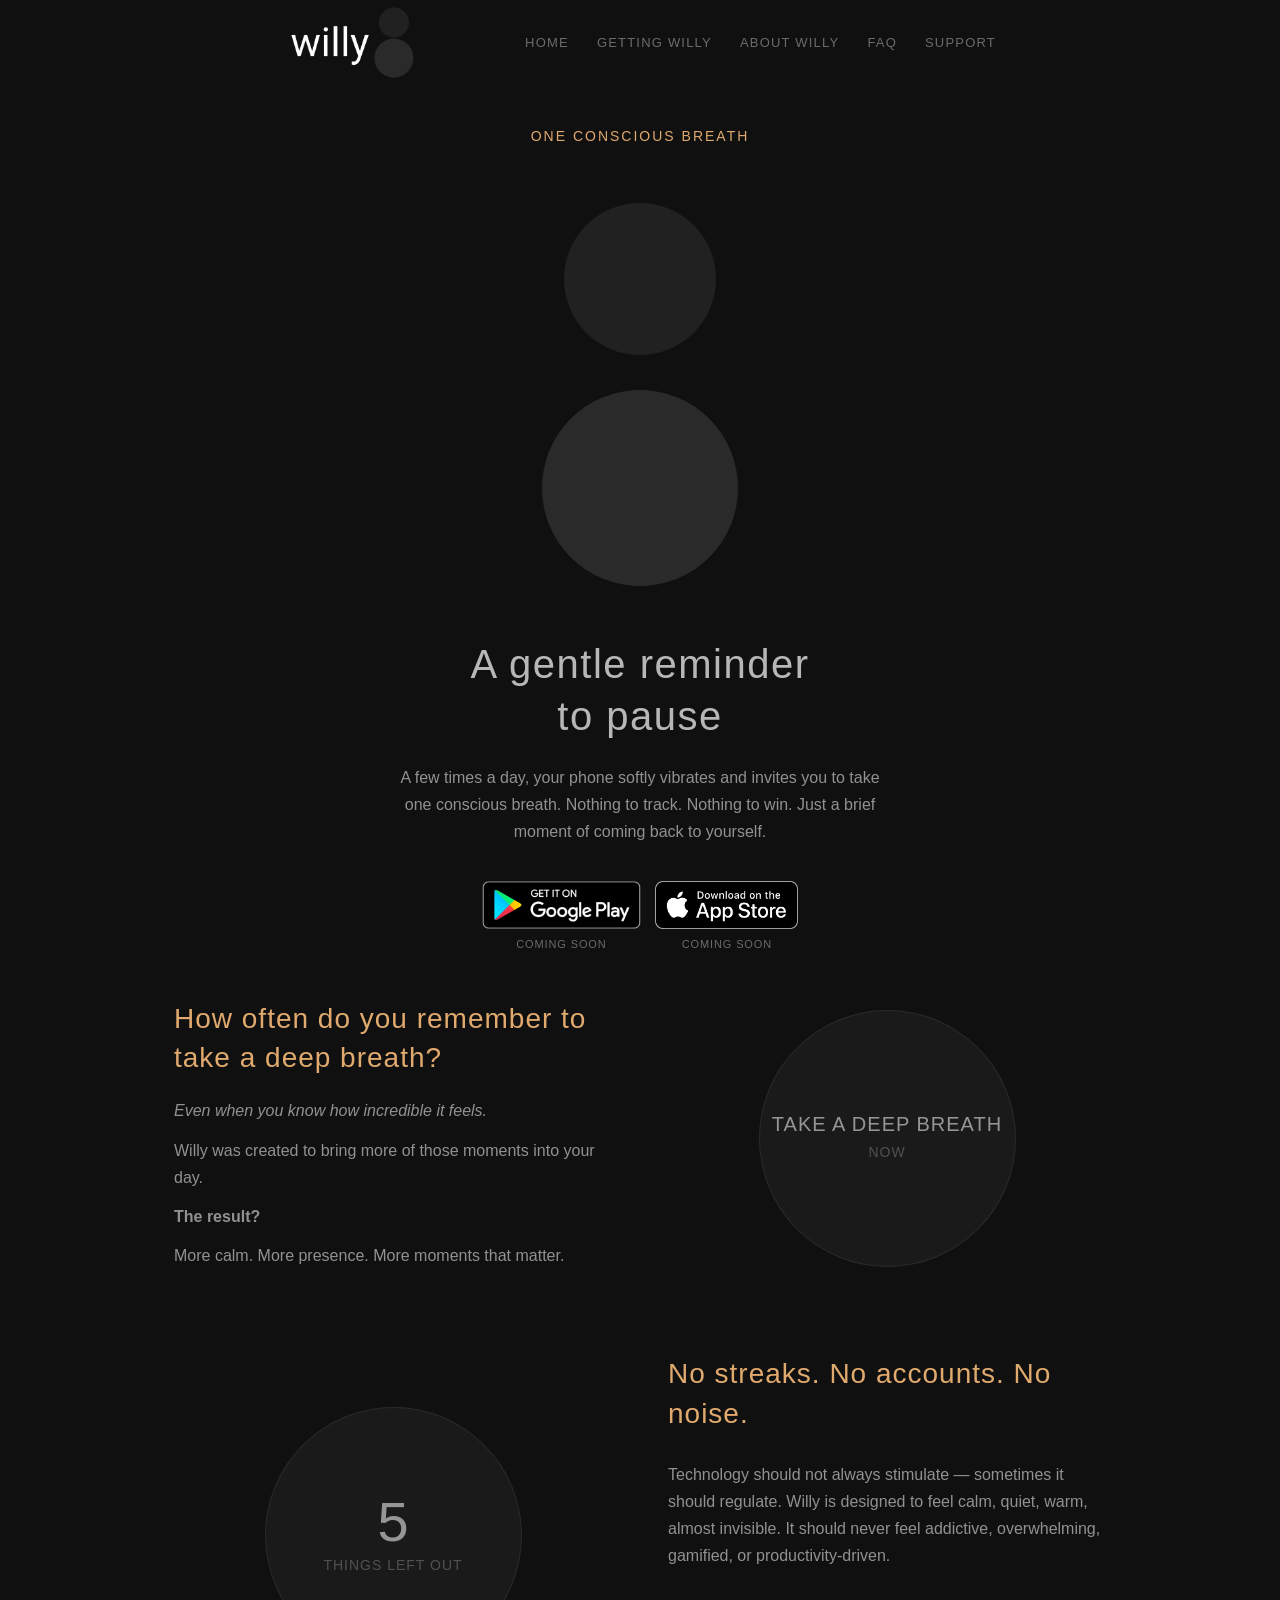
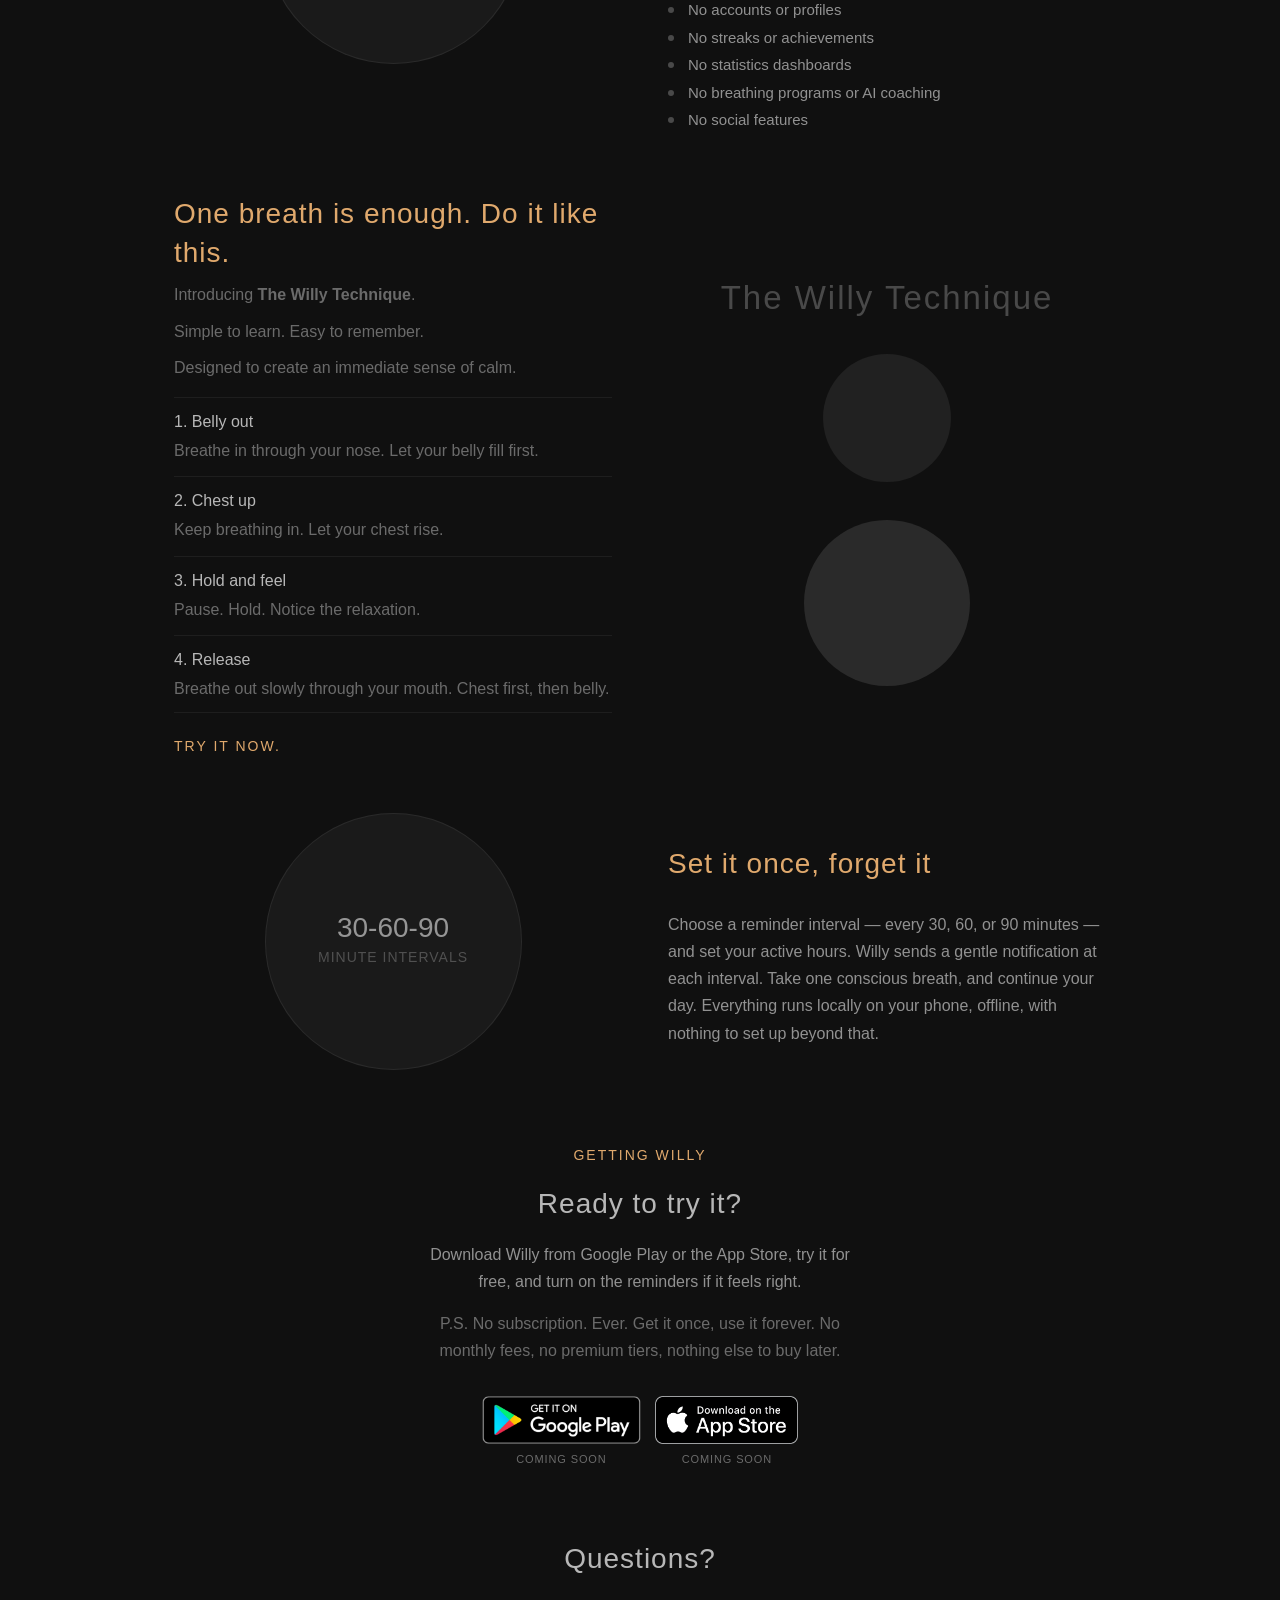
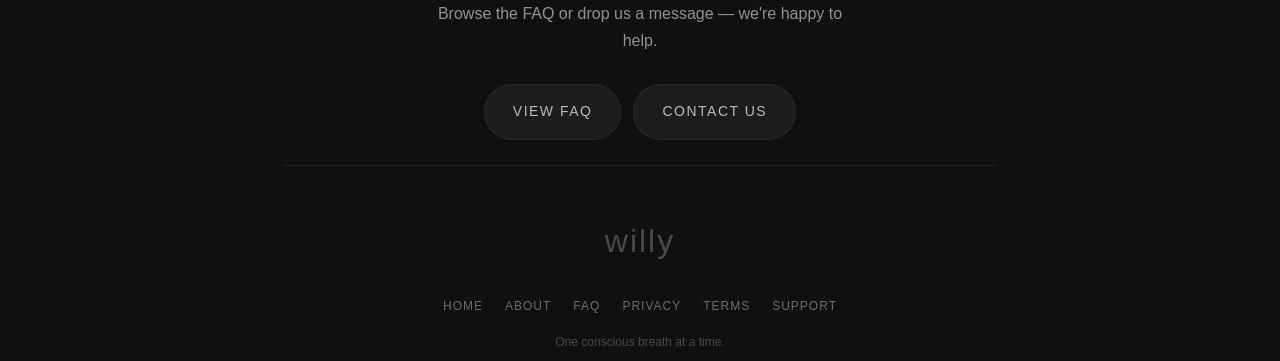
==== commit a60421f6: "HTML 2" ====
--- a/index.html
+++ b/index.html
@@ -86,7 +86,7 @@
       </div>
       <div class="split-visual" aria-hidden="true">
         <div class="anchor-ring">
-          <span class="anchor-number" style="font-size: clamp(20px, 2vw, 20px); letter-spacing: 0.05em;">TAKE A DEEP BREATH</span>
+          <span class="anchor-number" style="font-size: clamp(13px, 2.6vw, 20px); letter-spacing: 0.05em; text-align: center; padding: 0 12px; line-height: 1.3;">TAKE A DEEP BREATH</span>
           <span class="anchor-label">NOW</span>
         </div>
       </div>
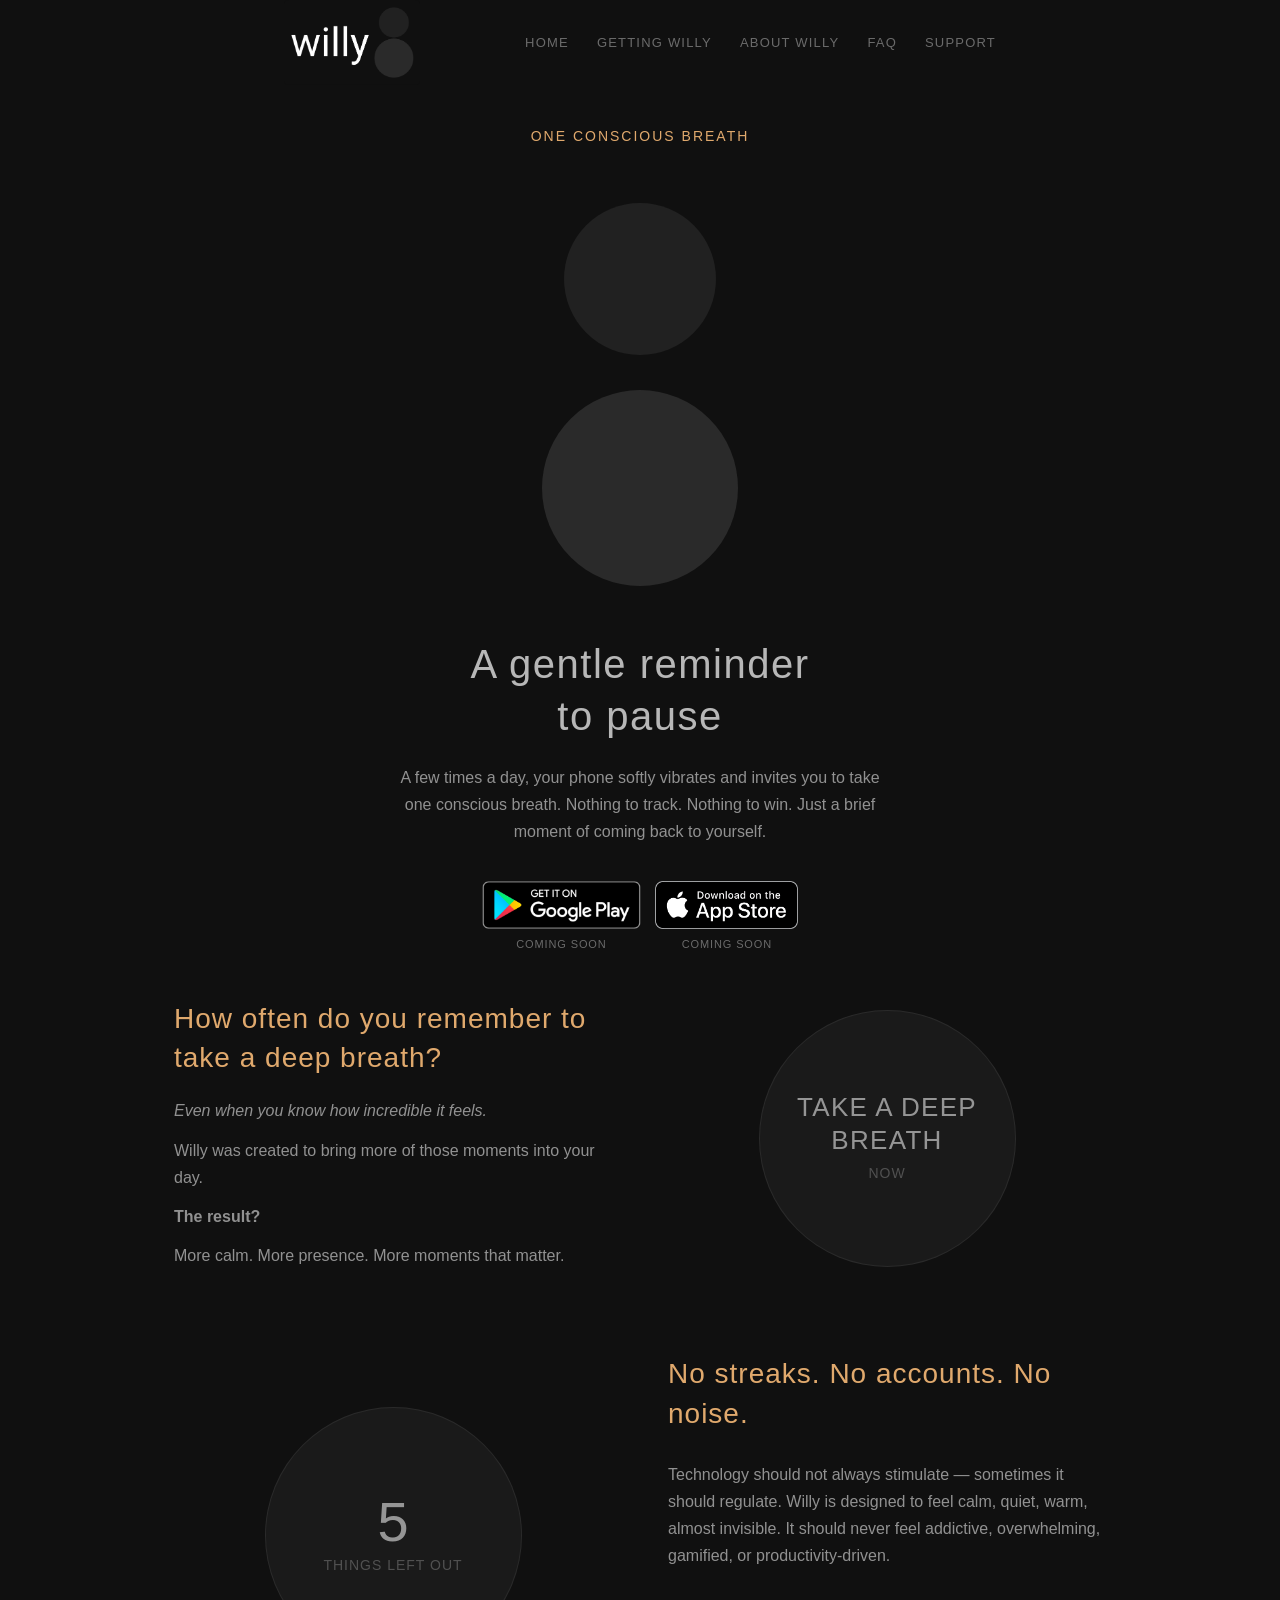
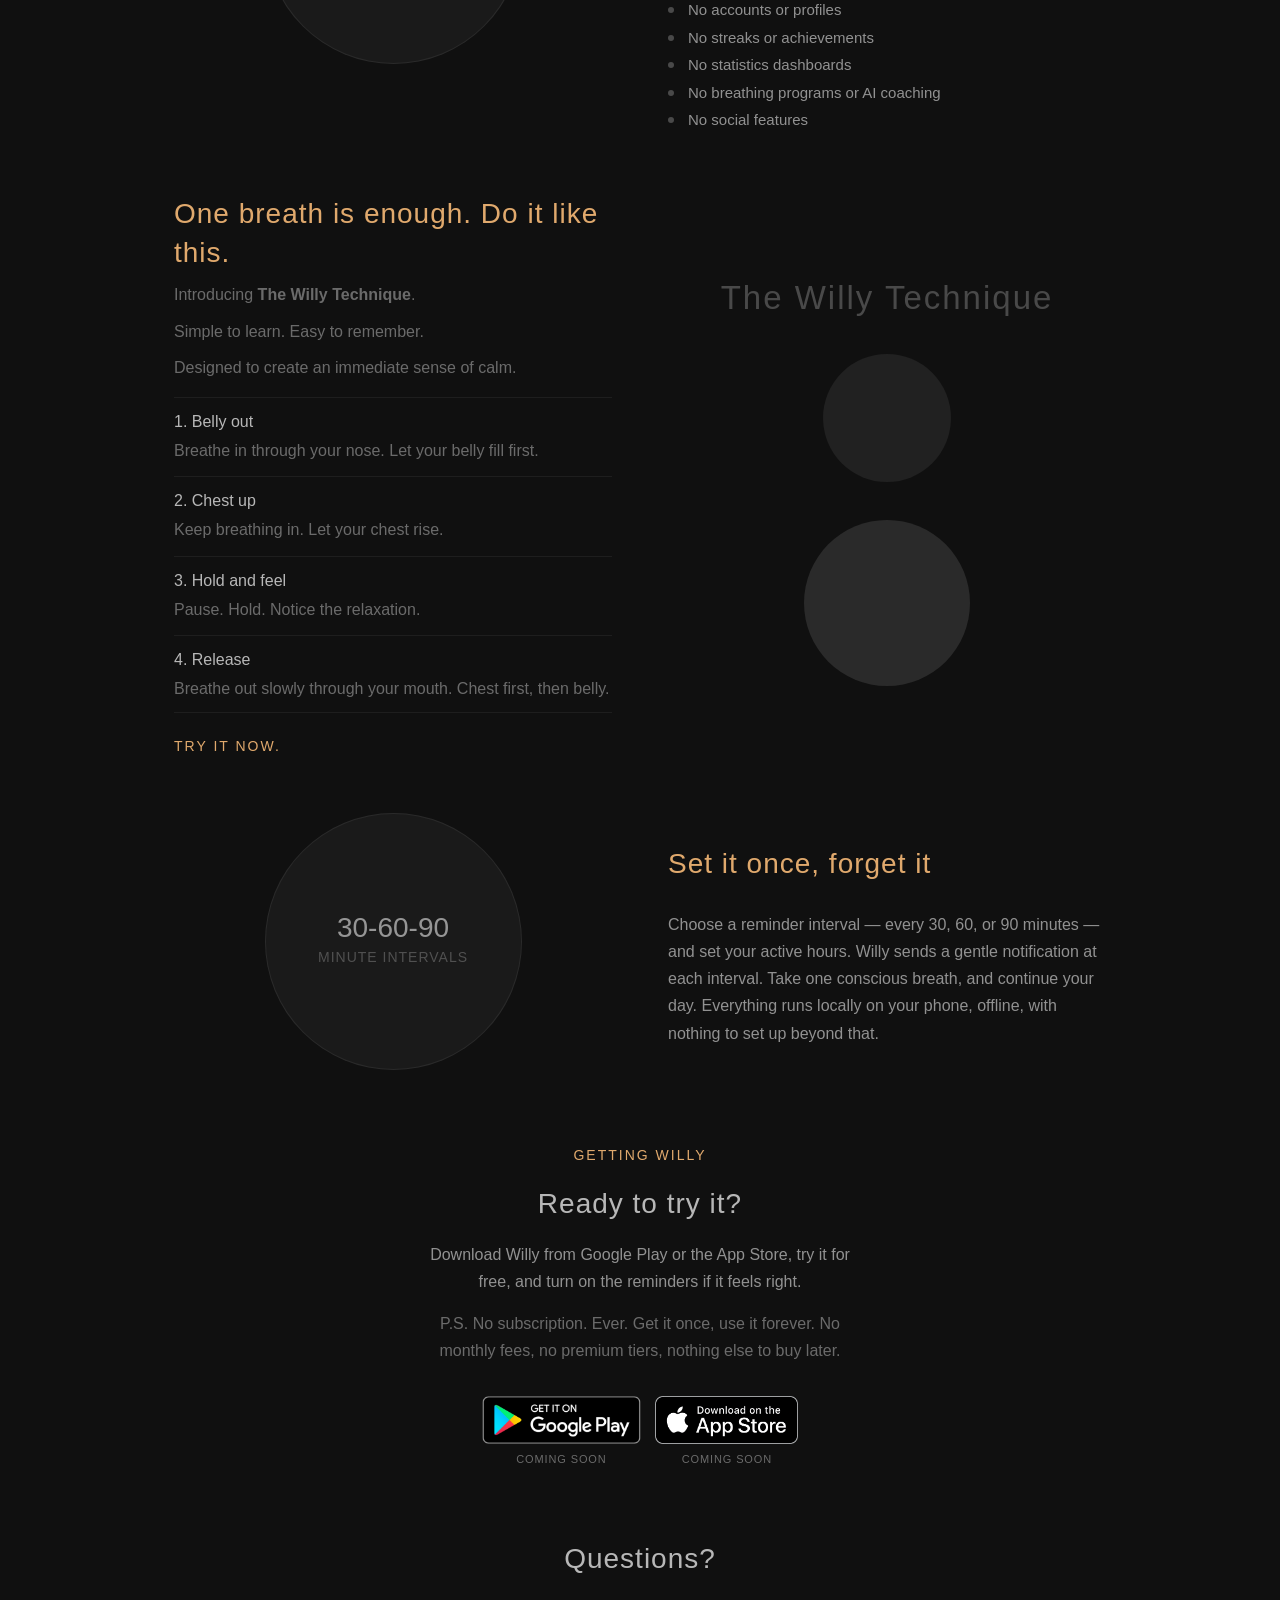
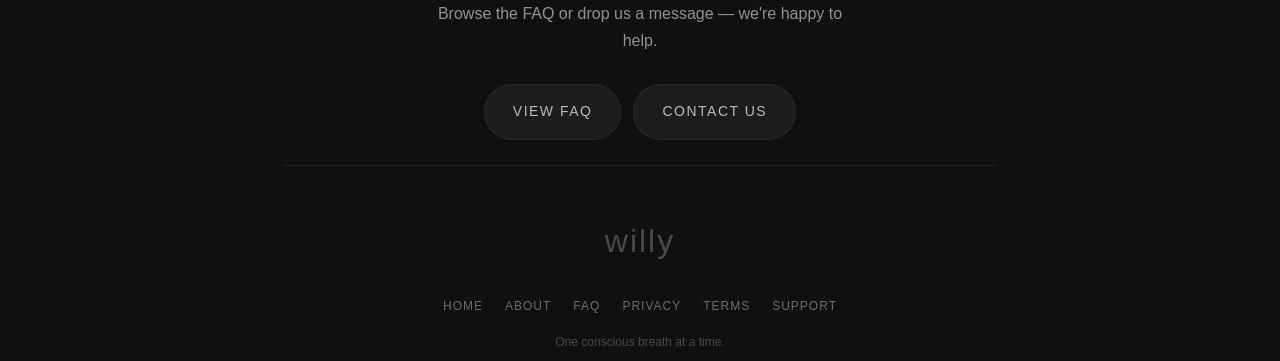
==== commit f73dac95: "HTML 3" ====
--- a/index.html
+++ b/index.html
@@ -86,7 +86,7 @@
       </div>
       <div class="split-visual" aria-hidden="true">
         <div class="anchor-ring">
-          <span class="anchor-number" style="font-size: clamp(13px, 2.6vw, 20px); letter-spacing: 0.05em; text-align: center; padding: 0 12px; line-height: 1.3;">TAKE A DEEP BREATH</span>
+          <span class="anchor-number" style="font-size: clamp(13px, 3.4vw, 26px); letter-spacing: 0.05em; text-align: center; padding: 0 12px; line-height: 1.3;">TAKE A DEEP BREATH</span>
           <span class="anchor-label">NOW</span>
         </div>
       </div>
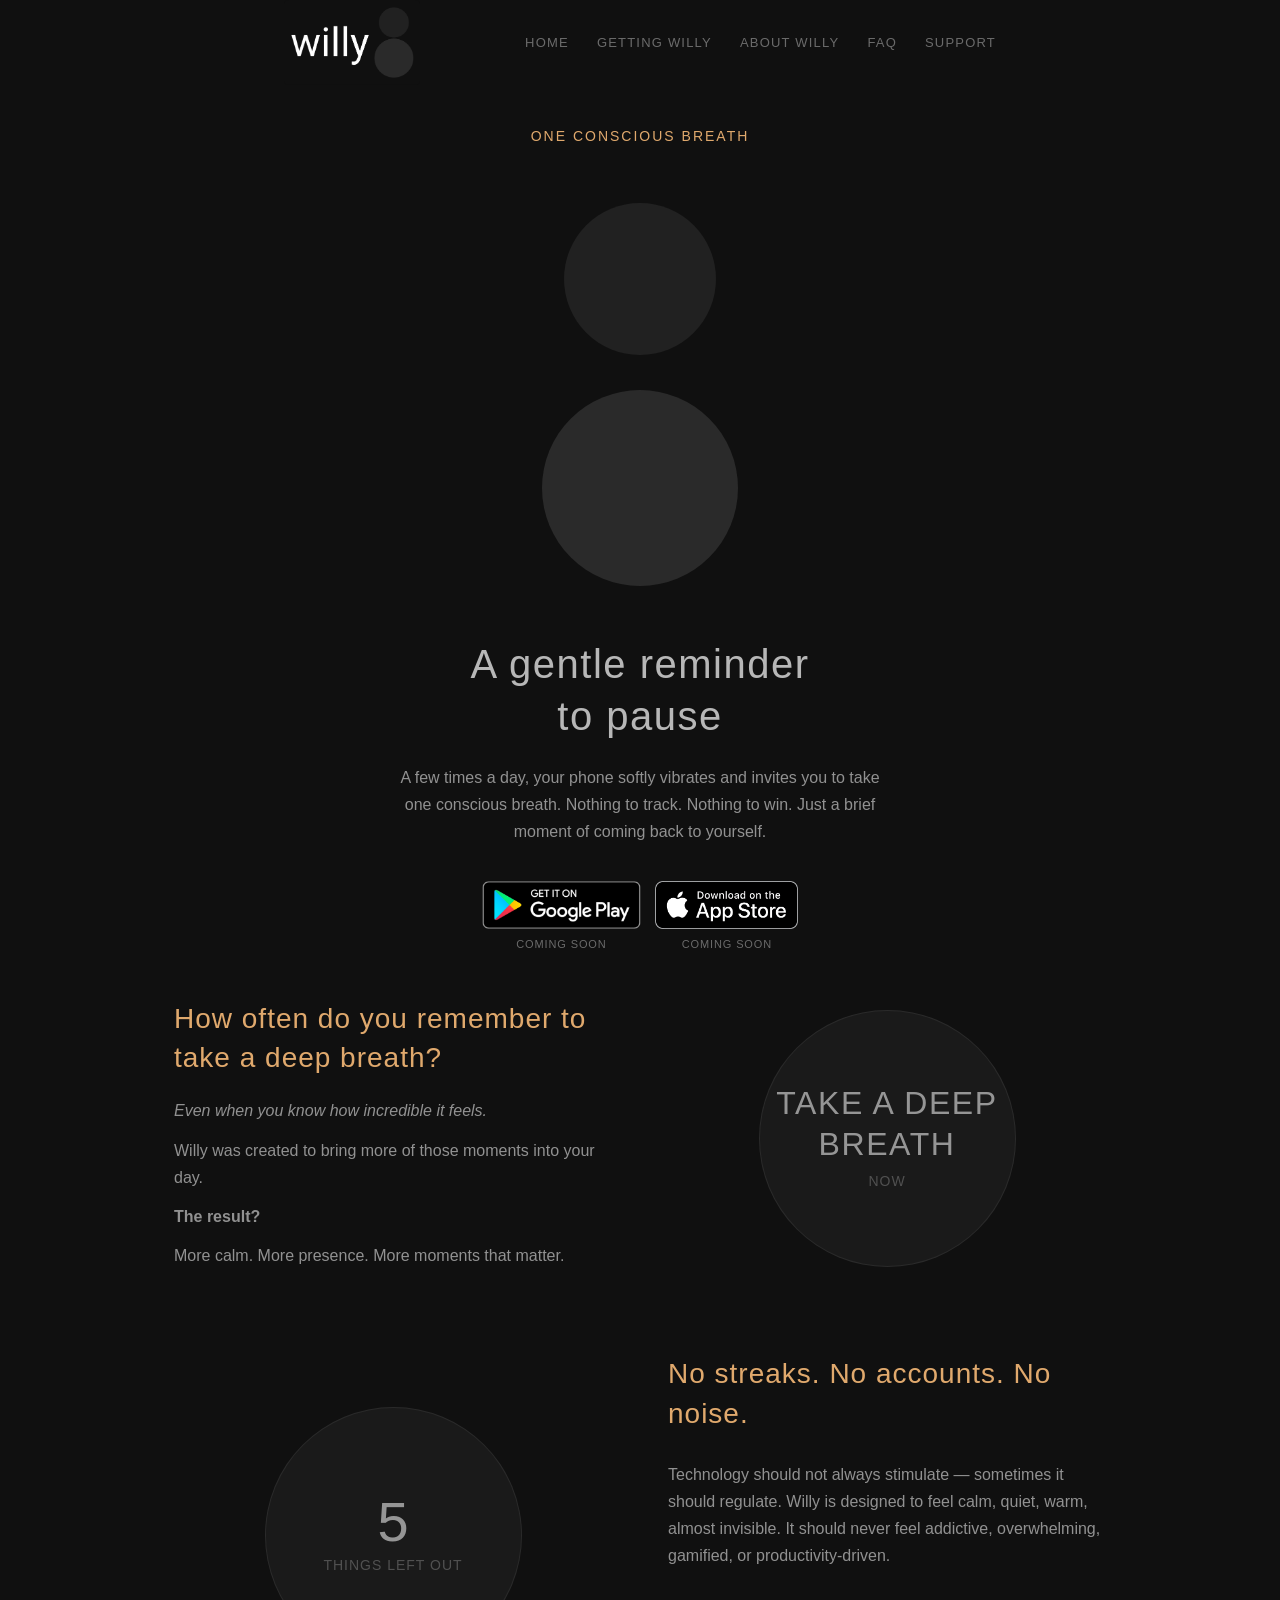
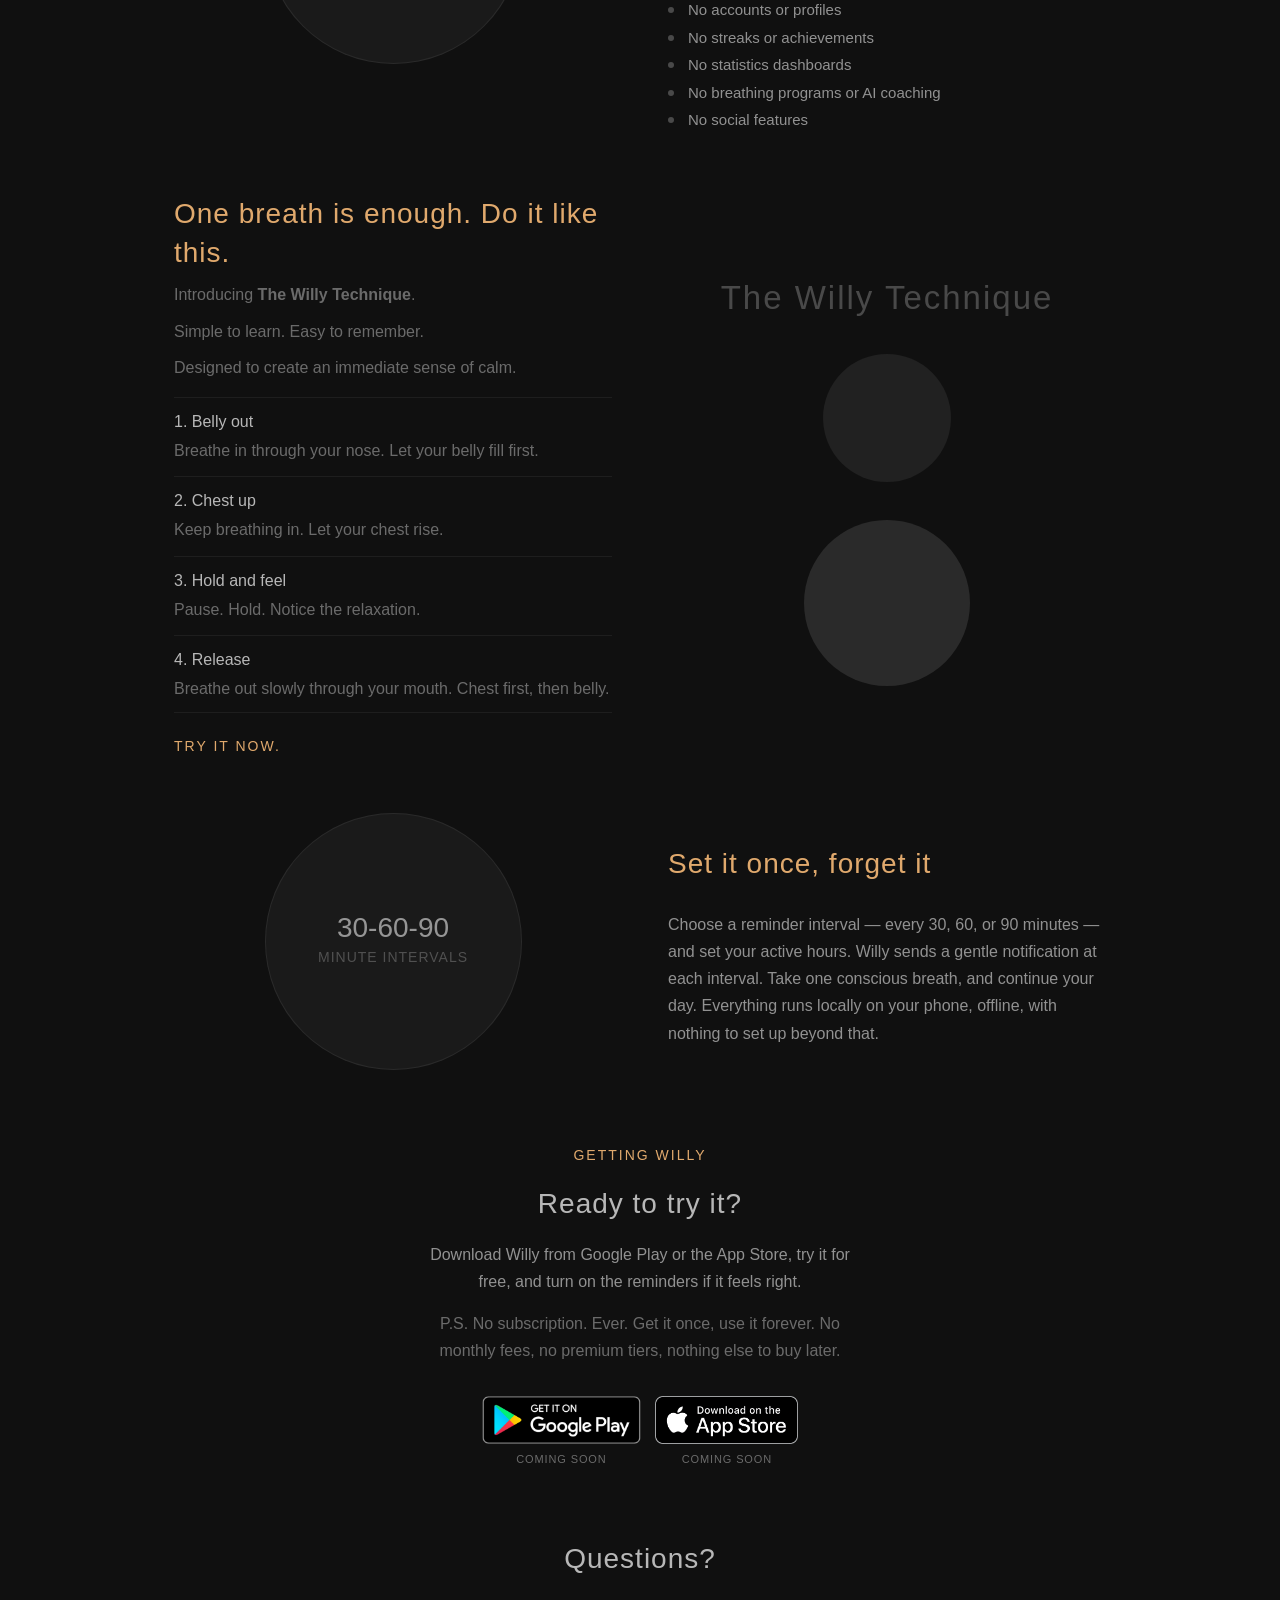
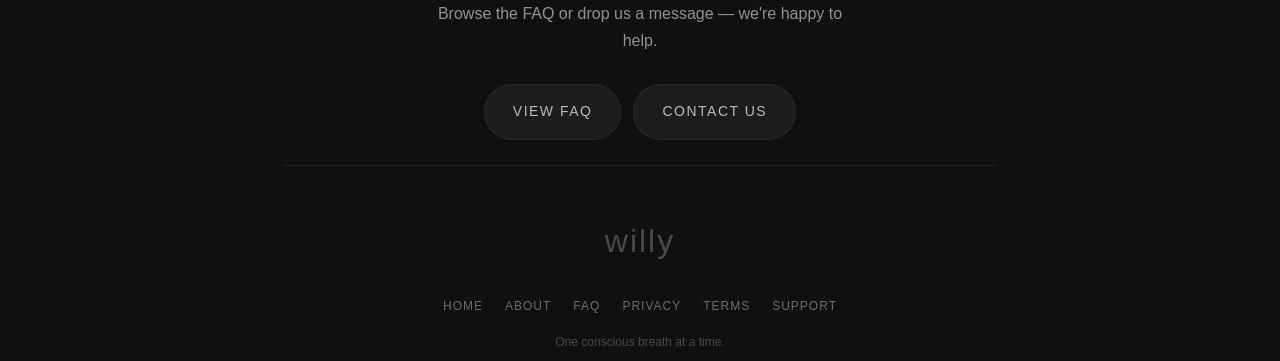
==== commit 59574862: "HTML 3" ====
--- a/index.html
+++ b/index.html
@@ -86,7 +86,7 @@
       </div>
       <div class="split-visual" aria-hidden="true">
         <div class="anchor-ring">
-          <span class="anchor-number" style="font-size: clamp(13px, 3.4vw, 26px); letter-spacing: 0.05em; text-align: center; padding: 0 12px; line-height: 1.3;">TAKE A DEEP BREATH</span>
+          <span class="anchor-number" style="font-size: clamp(16px, 4.5vw, 32px); letter-spacing: 0.05em; text-align: center; padding: 0 12px; line-height: 1.3;">TAKE A DEEP BREATH</span>
           <span class="anchor-label">NOW</span>
         </div>
       </div>
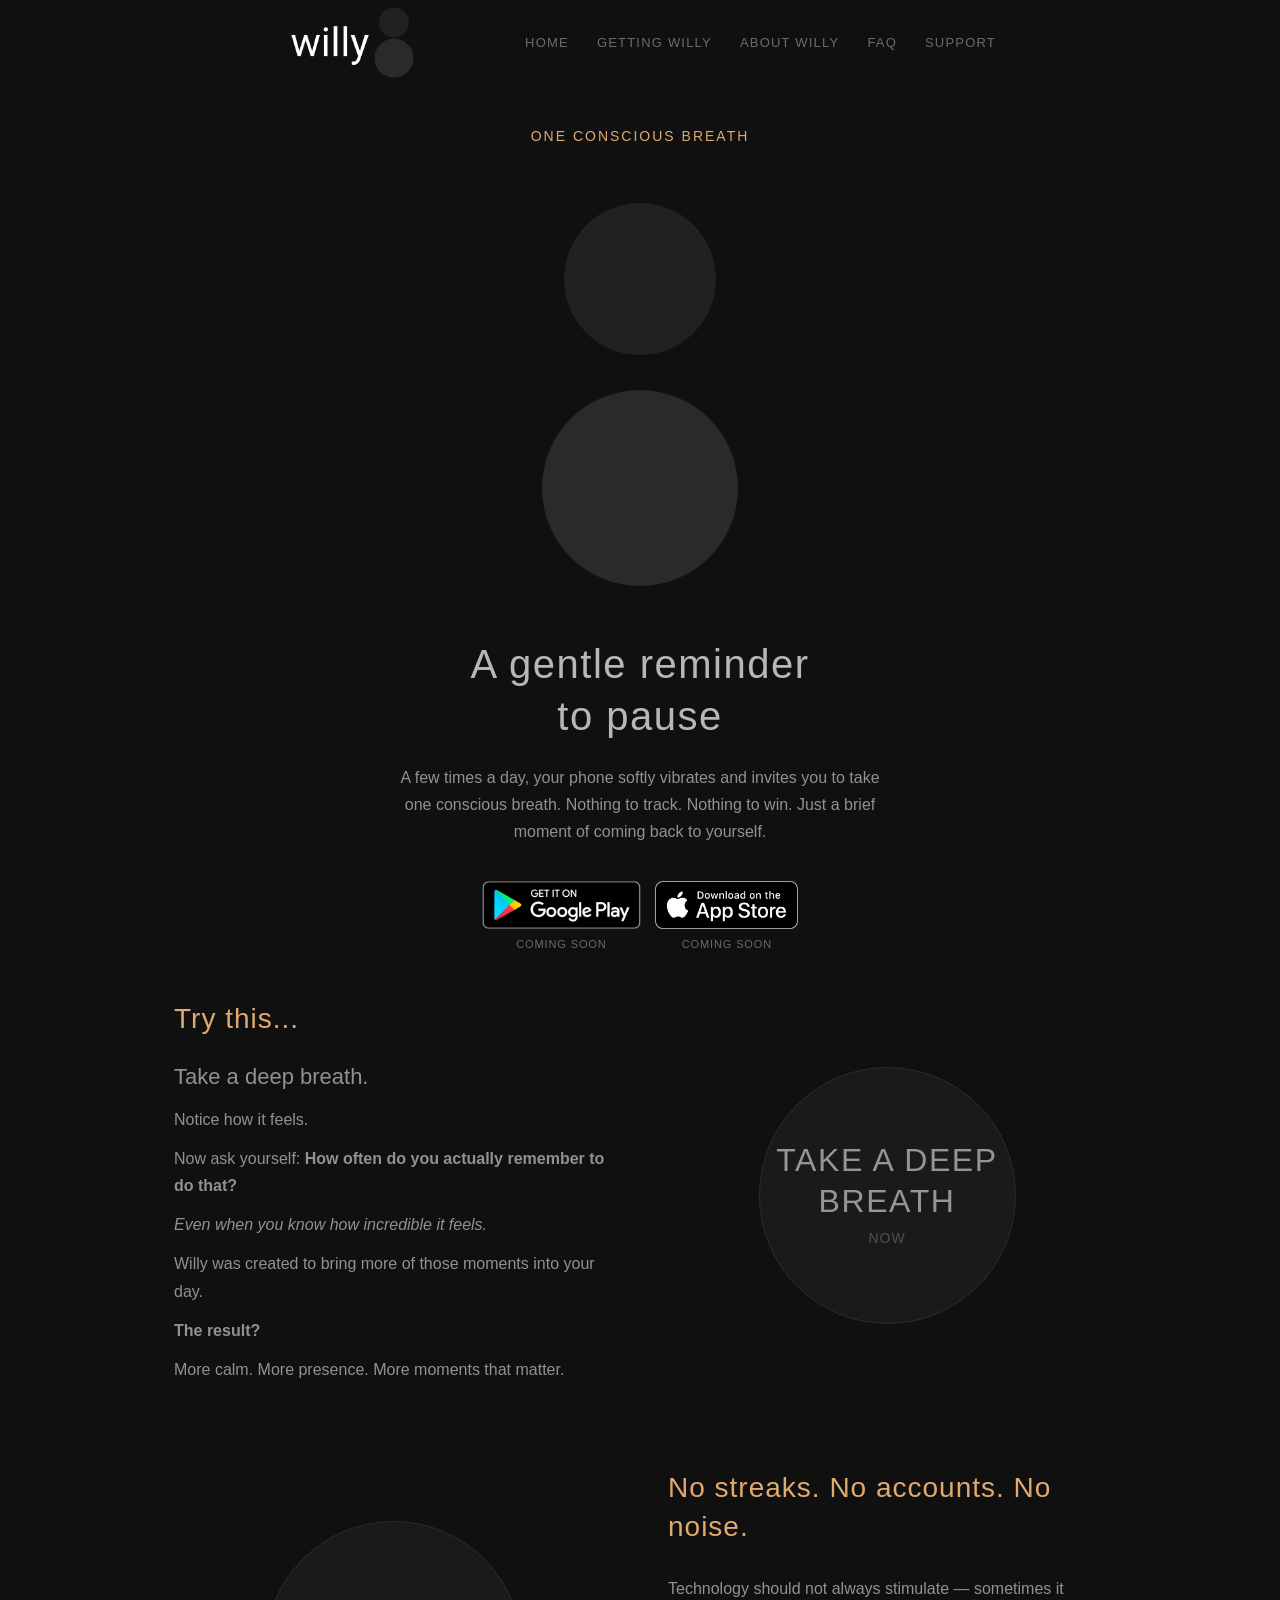
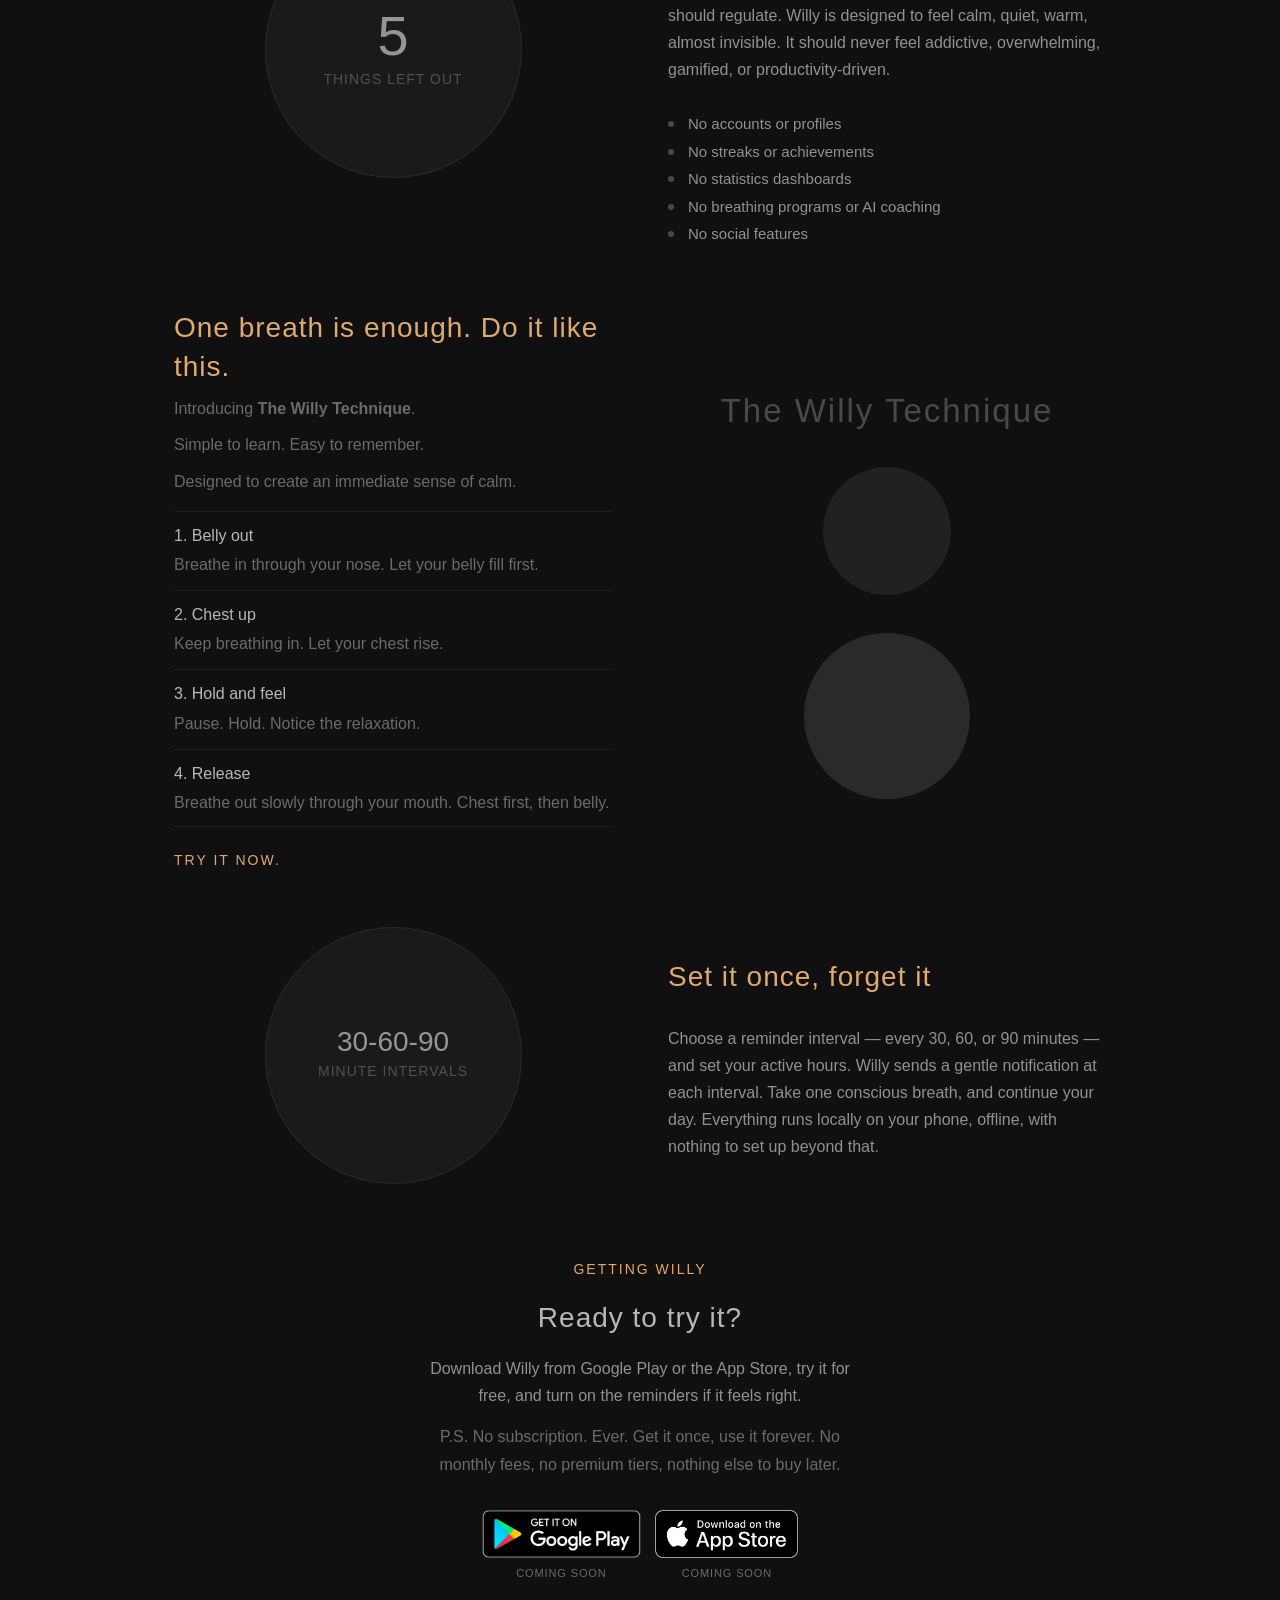
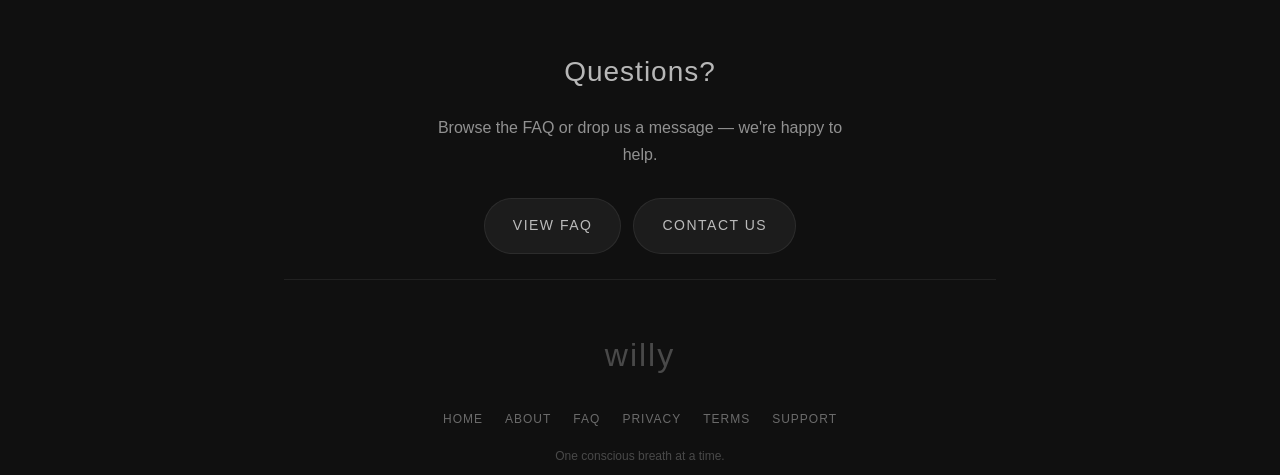
==== commit b1000ba2: "Try this.." ====
--- a/index.html
+++ b/index.html
@@ -74,15 +74,21 @@
   <section class="wrap split-wide reveal">
     <div class="split-section">
       <div class="split-text">
-        <h2 style="margin-top: 16px; margin-bottom: 20px; color: #e0a96d;">How often do you remember to take a deep breath?</h2>
-
-        <p style="margin-top: 4px; font-style: italic;">Even when you know how incredible it feels.</p>
-
-        <p style="margin-top: 12px;">Willy was created to bring more of those moments into your day.</p>
-
-        <p style="margin-top: 12px;"><strong>The result?</strong></p>
-
-        <p style="margin-top: 12px; margin-bottom: 24px;">More calm. More presence. More moments that matter.</p>
+        <h2 style="margin-top: 16px; margin-bottom: 20px; color: #e0a96d;">Try this...</h2>
+
+        <p style="font-size: 22px; margin-bottom: 10px;">Take a deep breath.</p>
+
+        <p style="margin-bottom: 12px;">Notice how it feels.</p>
+
+        <p style="margin-bottom: 12px;">Now ask yourself: <strong>How often do you actually remember to do that?</strong></p>
+
+        <p style="font-style: italic; margin-bottom: 12px;">Even when you know how incredible it feels.</p>
+
+        <p style="margin-bottom: 12px;">Willy was created to bring more of those moments into your day.</p>
+
+        <p style="margin-bottom: 12px;"><strong>The result?</strong></p>
+
+        <p style="margin-bottom: 24px;">More calm. More presence. More moments that matter.</p>
       </div>
       <div class="split-visual" aria-hidden="true">
         <div class="anchor-ring">
